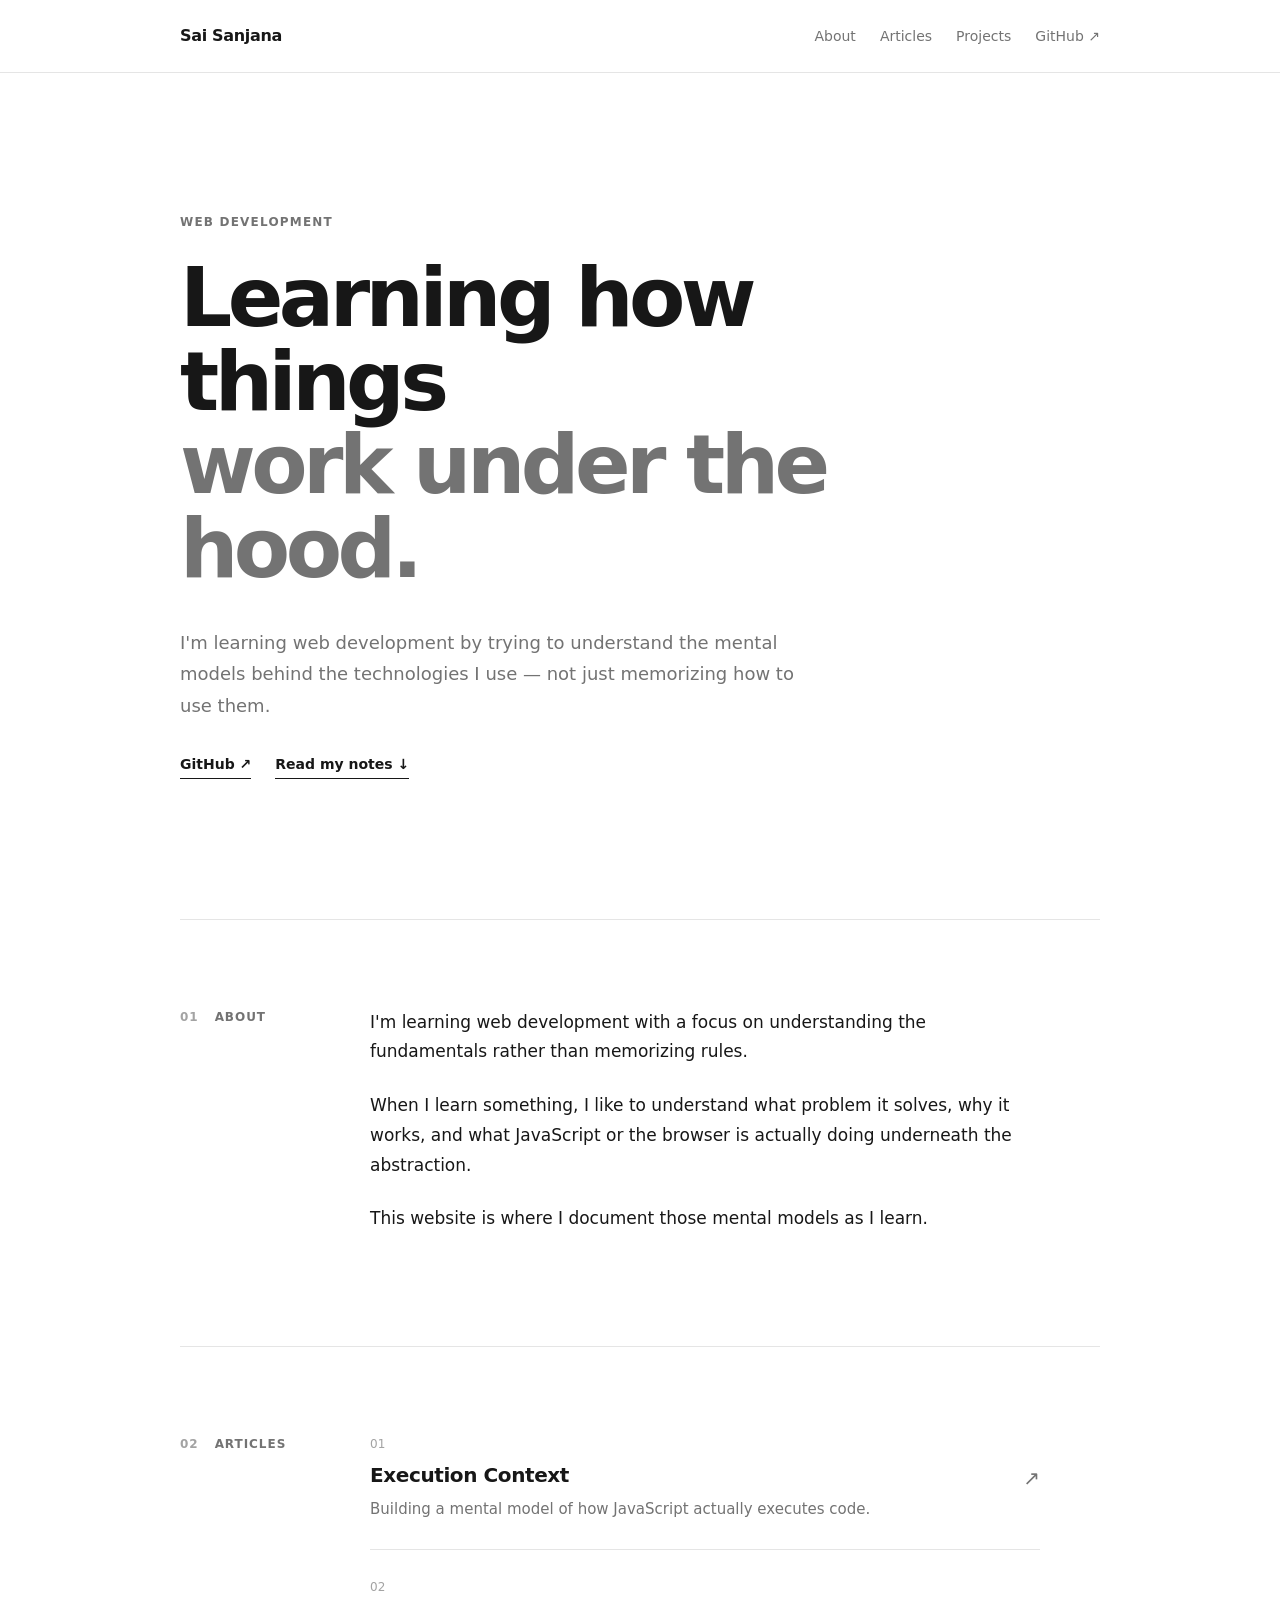
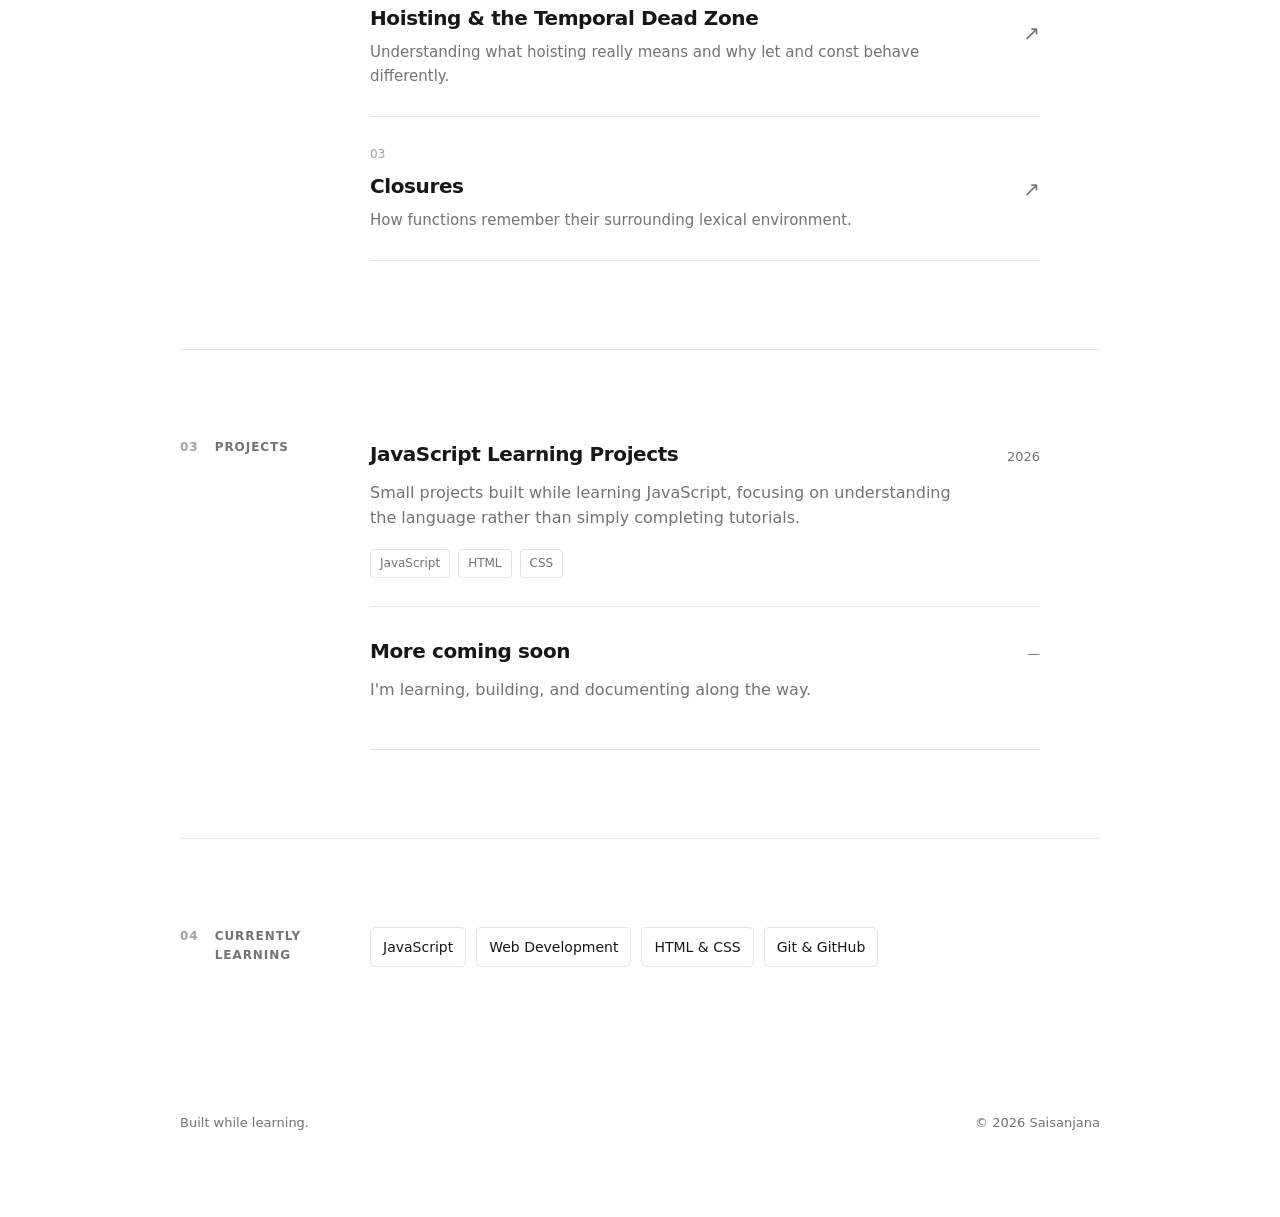
==== index.html @ 468da9e8 "Update index.html" ====
<!DOCTYPE html>
<html lang="en">
<head>
  <meta charset="UTF-8">

  <meta
    name="viewport"
    content="width=device-width, initial-scale=1.0"
  >

  <meta
    name="description"
    content="Sai Sanjana's personal website — learning web development by understanding how things work under the hood."
  >

  <title>Sai Sanjana Kambalapally — Web Developer</title>

  <link rel="stylesheet" href="style.css">
</head>

<body>

  <!-- Navigation -->

  <header class="site-header">

    <div class="container nav-container">

      <a href="/" class="logo">
        Sai Sanjana
      </a>

      <nav class="nav">

        <a href="#about">About</a>

        <a href="#articles">Articles</a>

        <a href="#projects">Projects</a>

        <a
          href="https://github.com/saisanjana2410"
          target="_blank"
          rel="noopener noreferrer"
        >
          GitHub ↗
        </a>

      </nav>

    </div>

  </header>


  <main>

    <!-- Hero -->

    <section class="hero container">

      <p class="eyebrow">
        Web Development
      </p>

      <h1>
        Learning how things
        <span>work under the hood.</span>
      </h1>

      <p class="hero-description">
        I'm learning web development by trying to understand
        the mental models behind the technologies I use —
        not just memorizing how to use them.
      </p>

      <div class="hero-links">

        <a
          href="https://github.com/saisanjana2410"
          target="_blank"
          rel="noopener noreferrer"
        >
          GitHub ↗
        </a>

        <a href="#articles">
          Read my notes ↓
        </a>

      </div>

    </section>


    <!-- About -->

    <section id="about" class="section container">

      <div class="section-label">

        <span>01</span>

        <span>About</span>

      </div>


      <div class="section-content">

        <p>
          I'm learning web development with a focus on
          understanding the fundamentals rather than
          memorizing rules.
        </p>

        <p>
          When I learn something, I like to understand
          what problem it solves, why it works, and what
          JavaScript or the browser is actually doing
          underneath the abstraction.
        </p>

        <p>
          This website is where I document those mental
          models as I learn.
        </p>

      </div>

    </section>


    <!-- Articles -->

    <section id="articles" class="section container">

      <div class="section-label">

        <span>02</span>

        <span>Articles</span>

      </div>


      <div class="section-content">

        <a
          href="articles/execution-context.html"
          class="article"
        >

          <div>

            <p class="article-number">
              01
            </p>

            <h2>
              Execution Context
            </h2>

            <p class="article-description">
              Building a mental model of how JavaScript
              actually executes code.
            </p>

          </div>

          <span class="article-arrow">
            ↗
          </span>

        </a>


        <a
          href="articles/hoisting-tdz.html"
          class="article"
        >

          <div>

            <p class="article-number">
              02
            </p>

            <h2>
              Hoisting & the Temporal Dead Zone
            </h2>

            <p class="article-description">
              Understanding what hoisting really means
              and why let and const behave differently.
            </p>

          </div>

          <span class="article-arrow">
            ↗
          </span>

        </a>


        <a
          href="articles/closures.html"
          class="article"
        >

          <div>

            <p class="article-number">
              03
            </p>

            <h2>
              Closures
            </h2>

            <p class="article-description">
              How functions remember their surrounding
              lexical environment.
            </p>

          </div>

          <span class="article-arrow">
            ↗
          </span>

        </a>

      </div>

    </section>


    <!-- Projects -->

    <section id="projects" class="section container">

      <div class="section-label">

        <span>03</span>

        <span>Projects</span>

      </div>


      <div class="section-content">

        <div class="project">

          <div class="project-top">

            <h2>
              JavaScript Learning Projects
            </h2>

            <span>
              2026
            </span>

          </div>

          <p>
            Small projects built while learning JavaScript,
            focusing on understanding the language rather
            than simply completing tutorials.
          </p>

          <div class="tags">

            <span>JavaScript</span>

            <span>HTML</span>

            <span>CSS</span>

          </div>

        </div>


        <div class="project">

          <div class="project-top">

            <h2>
              More coming soon
            </h2>

            <span>
              —
            </span>

          </div>

          <p>
            I'm learning, building, and documenting along
            the way.
          </p>

        </div>

      </div>

    </section>


    <!-- Currently Learning -->

    <section class="section container">

      <div class="section-label">

        <span>04</span>

        <span>Currently Learning</span>

      </div>


      <div class="section-content learning">

        <span>JavaScript</span>

        <span>Web Development</span>

        <span>HTML & CSS</span>

        <span>Git & GitHub</span>

      </div>

    </section>

  </main>


  <!-- Footer -->

  <footer class="footer container">

    <p>
      Built while learning.
    </p>

    <p>
      © 2026 Saisanjana
    </p>

  </footer>

</body>
</html>
---- style.css ----
:root {

  --background: #ffffff;

  --text: #171717;

  --muted: #737373;

  --light-muted: #a3a3a3;

  --border: #e5e5e5;

  --hover: #000000;

  --max-width: 920px;

}


* {
  box-sizing: border-box;
}


html {
  scroll-behavior: smooth;
}


body {

  margin: 0;

  background: var(--background);

  color: var(--text);

  font-family:
    Inter,
    ui-sans-serif,
    system-ui,
    -apple-system,
    BlinkMacSystemFont,
    "Segoe UI",
    sans-serif;

  line-height: 1.6;

  -webkit-font-smoothing: antialiased;

}


a {

  color: inherit;

  text-decoration: none;

}


.container {

  width: min(
    calc(100% - 48px),
    var(--max-width)
  );

  margin: 0 auto;

}


/* =========================
   NAVIGATION
   ========================= */


.site-header {

  border-bottom: 1px solid var(--border);

}


.nav-container {

  height: 72px;

  display: flex;

  align-items: center;

  justify-content: space-between;

}


.logo {

  font-size: 16px;

  font-weight: 650;

  letter-spacing: -0.02em;

}


.nav {

  display: flex;

  align-items: center;

  gap: 24px;

}


.nav a {

  color: var(--muted);

  font-size: 14px;

  transition:
    color 0.2s ease;

}


.nav a:hover {

  color: var(--hover);

}


/* =========================
   HERO
   ========================= */


.hero {

  padding-top: 140px;

  padding-bottom: 140px;

}


.eyebrow {

  margin: 0 0 24px;

  color: var(--muted);

  font-size: 12px;

  font-weight: 650;

  text-transform: uppercase;

  letter-spacing: 0.1em;

}


.hero h1 {

  max-width: 780px;

  margin: 0;

  font-size: clamp(
    48px,
    8vw,
    82px
  );

  line-height: 1.02;

  letter-spacing: -0.055em;

  font-weight: 650;

}


.hero h1 span {

  display: block;

  color: var(--muted);

}


.hero-description {

  max-width: 620px;

  margin: 36px 0 0;

  color: var(--muted);

  font-size: 18px;

  line-height: 1.75;

}


.hero-links {

  display: flex;

  gap: 24px;

  margin-top: 32px;

}


.hero-links a {

  font-size: 14px;

  font-weight: 600;

  border-bottom: 1px solid var(--text);

  padding-bottom: 2px;

}


/* =========================
   SECTIONS
   ========================= */


.section {

  display: grid;

  grid-template-columns: 190px 1fr;

  padding: 88px 0;

  border-top: 1px solid var(--border);

}


.section-label {

  display: flex;

  gap: 16px;

  color: var(--muted);

  font-size: 12px;

  font-weight: 650;

  text-transform: uppercase;

  letter-spacing: 0.08em;

}


.section-label span:first-child {

  color: var(--light-muted);

}


.section-content {

  max-width: 670px;

}


.section-content > p {

  margin-top: 0;

  margin-bottom: 24px;

  font-size: 17px;

  line-height: 1.75;

}


/* =========================
   ARTICLES
   ========================= */


.article {

  display: flex;

  align-items: center;

  justify-content: space-between;

  gap: 30px;

  padding: 28px 0;

  border-bottom: 1px solid var(--border);

  transition:
    padding-left 0.2s ease;

}


.article:first-child {

  padding-top: 0;

}


.article:hover {

  padding-left: 8px;

}


.article-number {

  margin: 0 0 8px !important;

  color: var(--light-muted);

  font-size: 12px !important;

}


.article h2 {

  margin: 0;

  font-size: 20px;

  line-height: 1.35;

  letter-spacing: -0.02em;

}


.article-description {

  margin: 8px 0 0 !important;

  color: var(--muted);

  font-size: 15px !important;

  line-height: 1.6 !important;

}


.article-arrow {

  flex-shrink: 0;

  color: var(--muted);

  font-size: 20px;

}


/* =========================
   PROJECTS
   ========================= */


.project {

  padding: 28px 0;

  border-bottom: 1px solid var(--border);

}


.project:first-child {

  padding-top: 0;

}


.project-top {

  display: flex;

  align-items: baseline;

  justify-content: space-between;

  gap: 20px;

}


.project h2 {

  margin: 0;

  font-size: 20px;

  letter-spacing: -0.02em;

}


.project-top span {

  color: var(--muted);

  font-size: 13px;

}


.project > p {

  max-width: 600px;

  margin: 10px 0 18px;

  color: var(--muted);

}


.tags {

  display: flex;

  flex-wrap: wrap;

  gap: 8px;

}


.tags span {

  padding: 4px 9px;

  border: 1px solid var(--border);

  border-radius: 4px;

  color: var(--muted);

  font-size: 12px;

}


/* =========================
   LEARNING
   ========================= */


.learning {

  display: flex;

  flex-wrap: wrap;

  gap: 10px;

}


.learning span {

  padding: 8px 12px;

  border: 1px solid var(--border);

  border-radius: 5px;

  font-size: 14px;

}


/* =========================
   FOOTER
   ========================= */


.footer {

  display: flex;

  align-items: center;

  justify-content: space-between;

  padding-top: 45px;

  padding-bottom: 70px;

  color: var(--muted);

  font-size: 13px;

}


/* =========================
   MOBILE
   ========================= */


@media (max-width: 700px) {


  .container {

    width: min(
      calc(100% - 32px),
      var(--max-width)
    );

  }


  .nav-container {

    height: 64px;

  }


  .nav {

    gap: 14px;

  }


  .nav a {

    font-size: 12px;

  }


  .nav a:nth-child(3) {

    display: none;

  }


  .hero {

    padding-top: 90px;

    padding-bottom: 90px;

  }


  .hero h1 {

    font-size: 48px;

  }


  .hero-description {

    font-size: 16px;

  }


  .section {

    display: block;

    padding: 64px 0;

  }


  .section-label {

    margin-bottom: 32px;

  }


  .section-content > p {

    font-size: 16px;

  }


  .article h2 {

    font-size: 18px;

  }


  .article-description {

    font-size: 14px !important;

  }


  .footer {

    display: block;

    padding-bottom: 50px;

  }


}
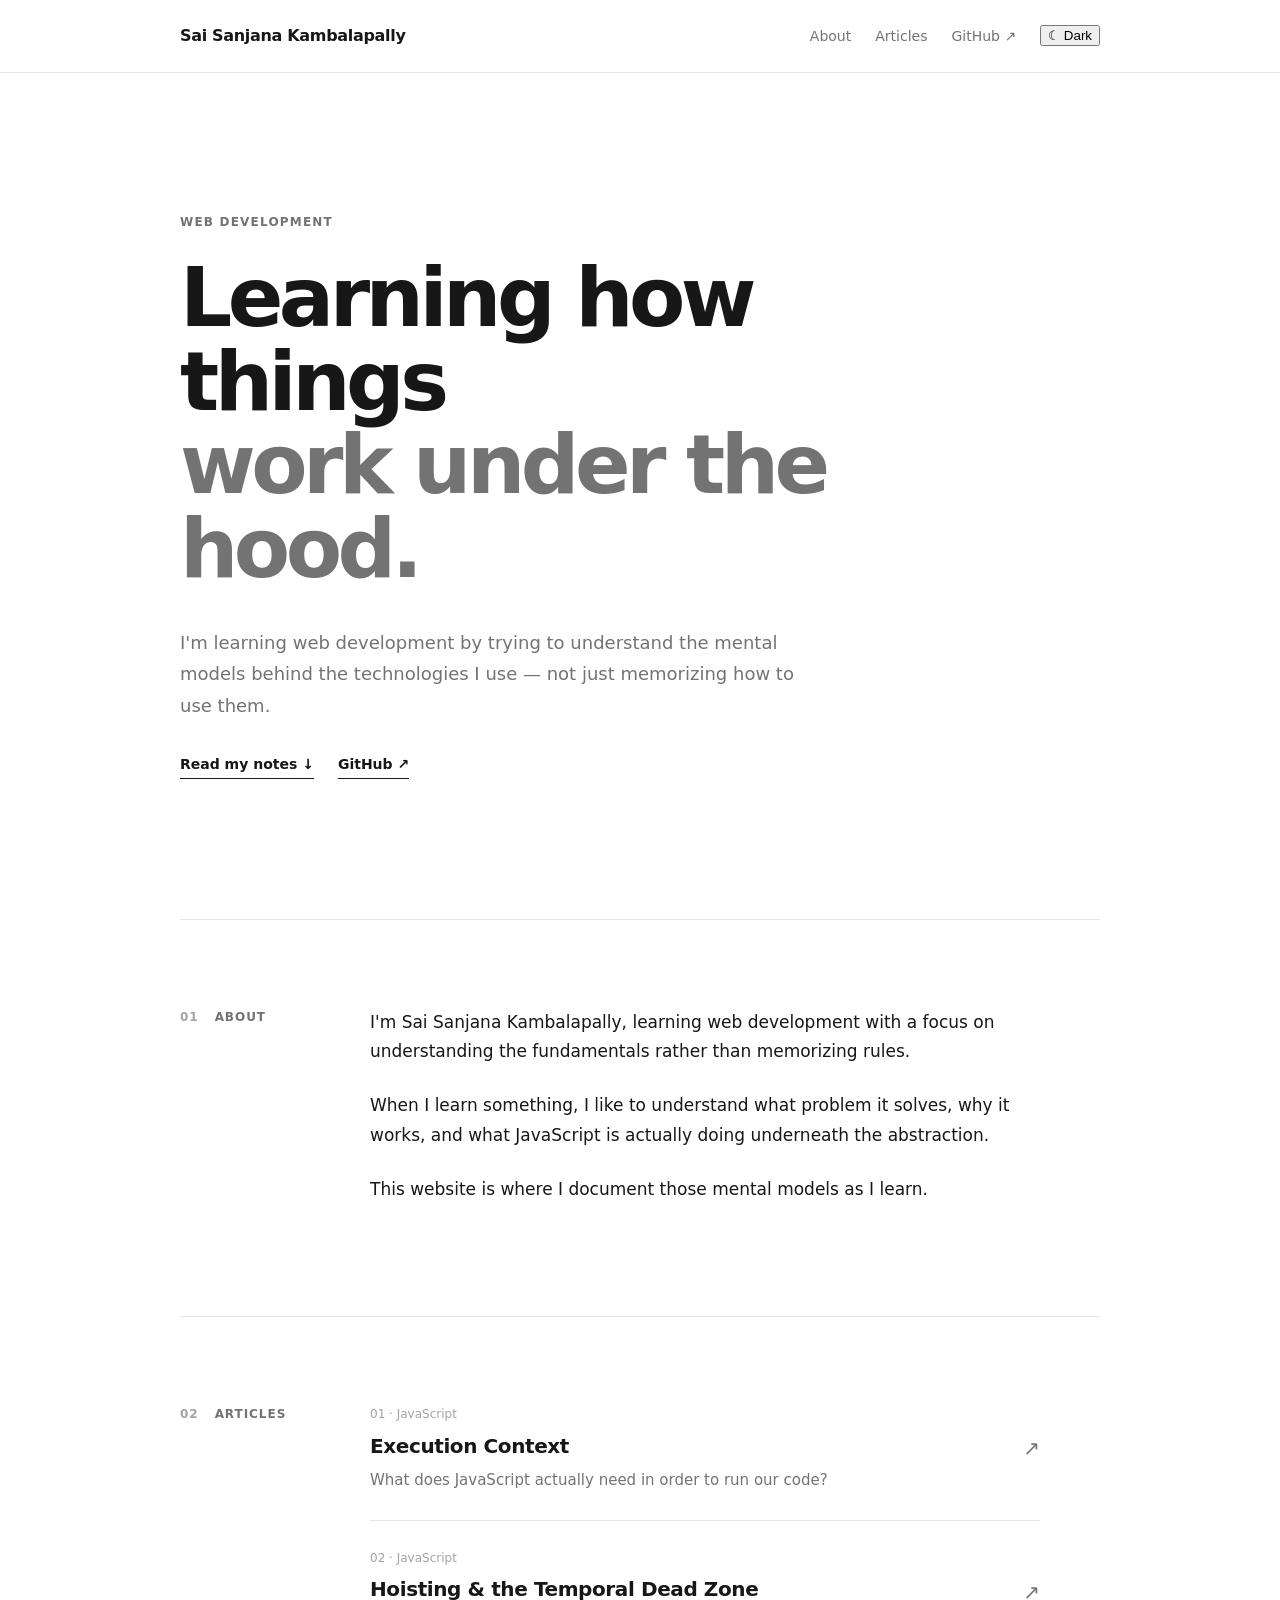
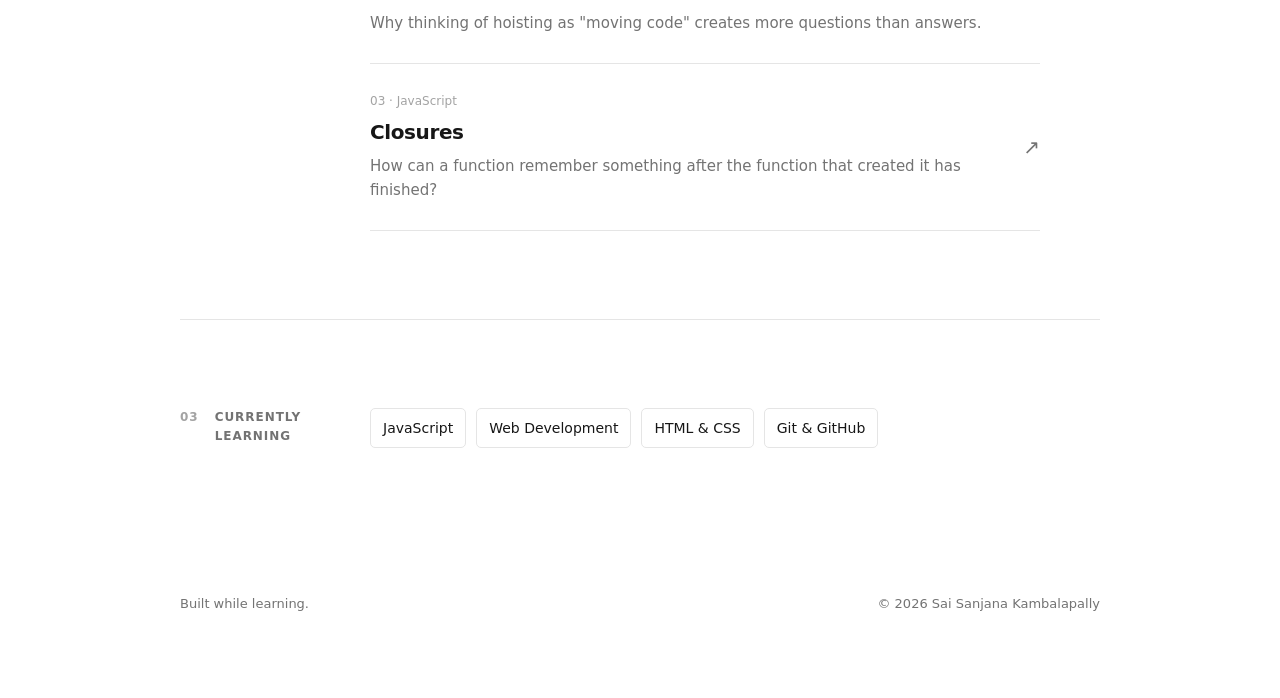
==== commit e7f5c295: "Update index.html" ====
--- a/index.html
+++ b/index.html
@@ -2,32 +2,26 @@
 <html lang="en">
 <head>
   <meta charset="UTF-8">
-
-  <meta
-    name="viewport"
-    content="width=device-width, initial-scale=1.0"
-  >
+  <meta name="viewport" content="width=device-width, initial-scale=1.0">
 
   <meta
     name="description"
-    content="Sai Sanjana's personal website — learning web development by understanding how things work under the hood."
+    content="Sai Sanjana Kambalapally — learning web development by understanding how things work under the hood."
   >
 
-  <title>Sai Sanjana Kambalapally — Web Developer</title>
+  <title>Sai Sanjana Kambalapally</title>
 
   <link rel="stylesheet" href="style.css">
+  <script src="theme.js" defer></script>
 </head>
 
 <body>
 
-  <!-- Navigation -->
-
   <header class="site-header">
-
     <div class="container nav-container">
 
       <a href="/" class="logo">
-        Sai Sanjana
+        Sai Sanjana Kambalapally
       </a>
 
       <nav class="nav">
@@ -35,8 +29,6 @@
         <a href="#about">About</a>
 
         <a href="#articles">Articles</a>
-
-        <a href="#projects">Projects</a>
 
         <a
           href="https://github.com/saisanjana2410"
@@ -46,16 +38,24 @@
           GitHub ↗
         </a>
 
+        <button
+          class="theme-toggle"
+          type="button"
+          aria-label="Switch theme"
+        >
+          <span class="theme-icon">☾</span>
+          <span class="theme-label">Dark</span>
+        </button>
+
       </nav>
 
     </div>
-
   </header>
 
 
   <main>
 
-    <!-- Hero -->
+    <!-- HERO -->
 
     <section class="hero container">
 
@@ -76,6 +76,10 @@
 
       <div class="hero-links">
 
+        <a href="#articles">
+          Read my notes ↓
+        </a>
+
         <a
           href="https://github.com/saisanjana2410"
           target="_blank"
@@ -84,46 +88,37 @@
           GitHub ↗
         </a>
 
-        <a href="#articles">
-          Read my notes ↓
-        </a>
-
-      </div>
-
-    </section>
-
-
-    <!-- About -->
+      </div>
+
+    </section>
+
+
+    <!-- ABOUT -->
 
     <section id="about" class="section container">
 
       <div class="section-label">
-
         <span>01</span>
-
         <span>About</span>
-
-      </div>
-
+      </div>
 
       <div class="section-content">
 
         <p>
-          I'm learning web development with a focus on
-          understanding the fundamentals rather than
-          memorizing rules.
+          I'm Sai Sanjana Kambalapally, learning web development
+          with a focus on understanding the fundamentals rather
+          than memorizing rules.
         </p>
 
         <p>
-          When I learn something, I like to understand
-          what problem it solves, why it works, and what
-          JavaScript or the browser is actually doing
-          underneath the abstraction.
+          When I learn something, I like to understand what problem
+          it solves, why it works, and what JavaScript is actually
+          doing underneath the abstraction.
         </p>
 
         <p>
-          This website is where I document those mental
-          models as I learn.
+          This website is where I document those mental models
+          as I learn.
         </p>
 
       </div>
@@ -131,18 +126,14 @@
     </section>
 
 
-    <!-- Articles -->
+    <!-- ARTICLES -->
 
     <section id="articles" class="section container">
 
       <div class="section-label">
-
         <span>02</span>
-
         <span>Articles</span>
-
-      </div>
-
+      </div>
 
       <div class="section-content">
 
@@ -154,7 +145,7 @@
           <div>
 
             <p class="article-number">
-              01
+              01 · JavaScript
             </p>
 
             <h2>
@@ -162,8 +153,8 @@
             </h2>
 
             <p class="article-description">
-              Building a mental model of how JavaScript
-              actually executes code.
+              What does JavaScript actually need in order
+              to run our code?
             </p>
 
           </div>
@@ -183,16 +174,16 @@
           <div>
 
             <p class="article-number">
-              02
+              02 · JavaScript
             </p>
 
             <h2>
-              Hoisting & the Temporal Dead Zone
+              Hoisting &amp; the Temporal Dead Zone
             </h2>
 
             <p class="article-description">
-              Understanding what hoisting really means
-              and why let and const behave differently.
+              Why thinking of hoisting as "moving code"
+              creates more questions than answers.
             </p>
 
           </div>
@@ -212,7 +203,7 @@
           <div>
 
             <p class="article-number">
-              03
+              03 · JavaScript
             </p>
 
             <h2>
@@ -220,8 +211,8 @@
             </h2>
 
             <p class="article-description">
-              How functions remember their surrounding
-              lexical environment.
+              How can a function remember something after
+              the function that created it has finished?
             </p>
 
           </div>
@@ -237,102 +228,21 @@
     </section>
 
 
-    <!-- Projects -->
-
-    <section id="projects" class="section container">
+    <!-- CURRENTLY LEARNING -->
+
+    <section class="section container">
 
       <div class="section-label">
-
         <span>03</span>
-
-        <span>Projects</span>
-
-      </div>
-
-
-      <div class="section-content">
-
-        <div class="project">
-
-          <div class="project-top">
-
-            <h2>
-              JavaScript Learning Projects
-            </h2>
-
-            <span>
-              2026
-            </span>
-
-          </div>
-
-          <p>
-            Small projects built while learning JavaScript,
-            focusing on understanding the language rather
-            than simply completing tutorials.
-          </p>
-
-          <div class="tags">
-
-            <span>JavaScript</span>
-
-            <span>HTML</span>
-
-            <span>CSS</span>
-
-          </div>
-
-        </div>
-
-
-        <div class="project">
-
-          <div class="project-top">
-
-            <h2>
-              More coming soon
-            </h2>
-
-            <span>
-              —
-            </span>
-
-          </div>
-
-          <p>
-            I'm learning, building, and documenting along
-            the way.
-          </p>
-
-        </div>
-
-      </div>
-
-    </section>
-
-
-    <!-- Currently Learning -->
-
-    <section class="section container">
-
-      <div class="section-label">
-
-        <span>04</span>
-
         <span>Currently Learning</span>
-
-      </div>
-
+      </div>
 
       <div class="section-content learning">
 
         <span>JavaScript</span>
-
         <span>Web Development</span>
-
-        <span>HTML & CSS</span>
-
-        <span>Git & GitHub</span>
+        <span>HTML &amp; CSS</span>
+        <span>Git &amp; GitHub</span>
 
       </div>
 
@@ -340,8 +250,6 @@
 
   </main>
 
-
-  <!-- Footer -->
 
   <footer class="footer container">
 
@@ -350,7 +258,7 @@
     </p>
 
     <p>
-      © 2026 Saisanjana
+      © 2026 Sai Sanjana Kambalapally
     </p>
 
   </footer>
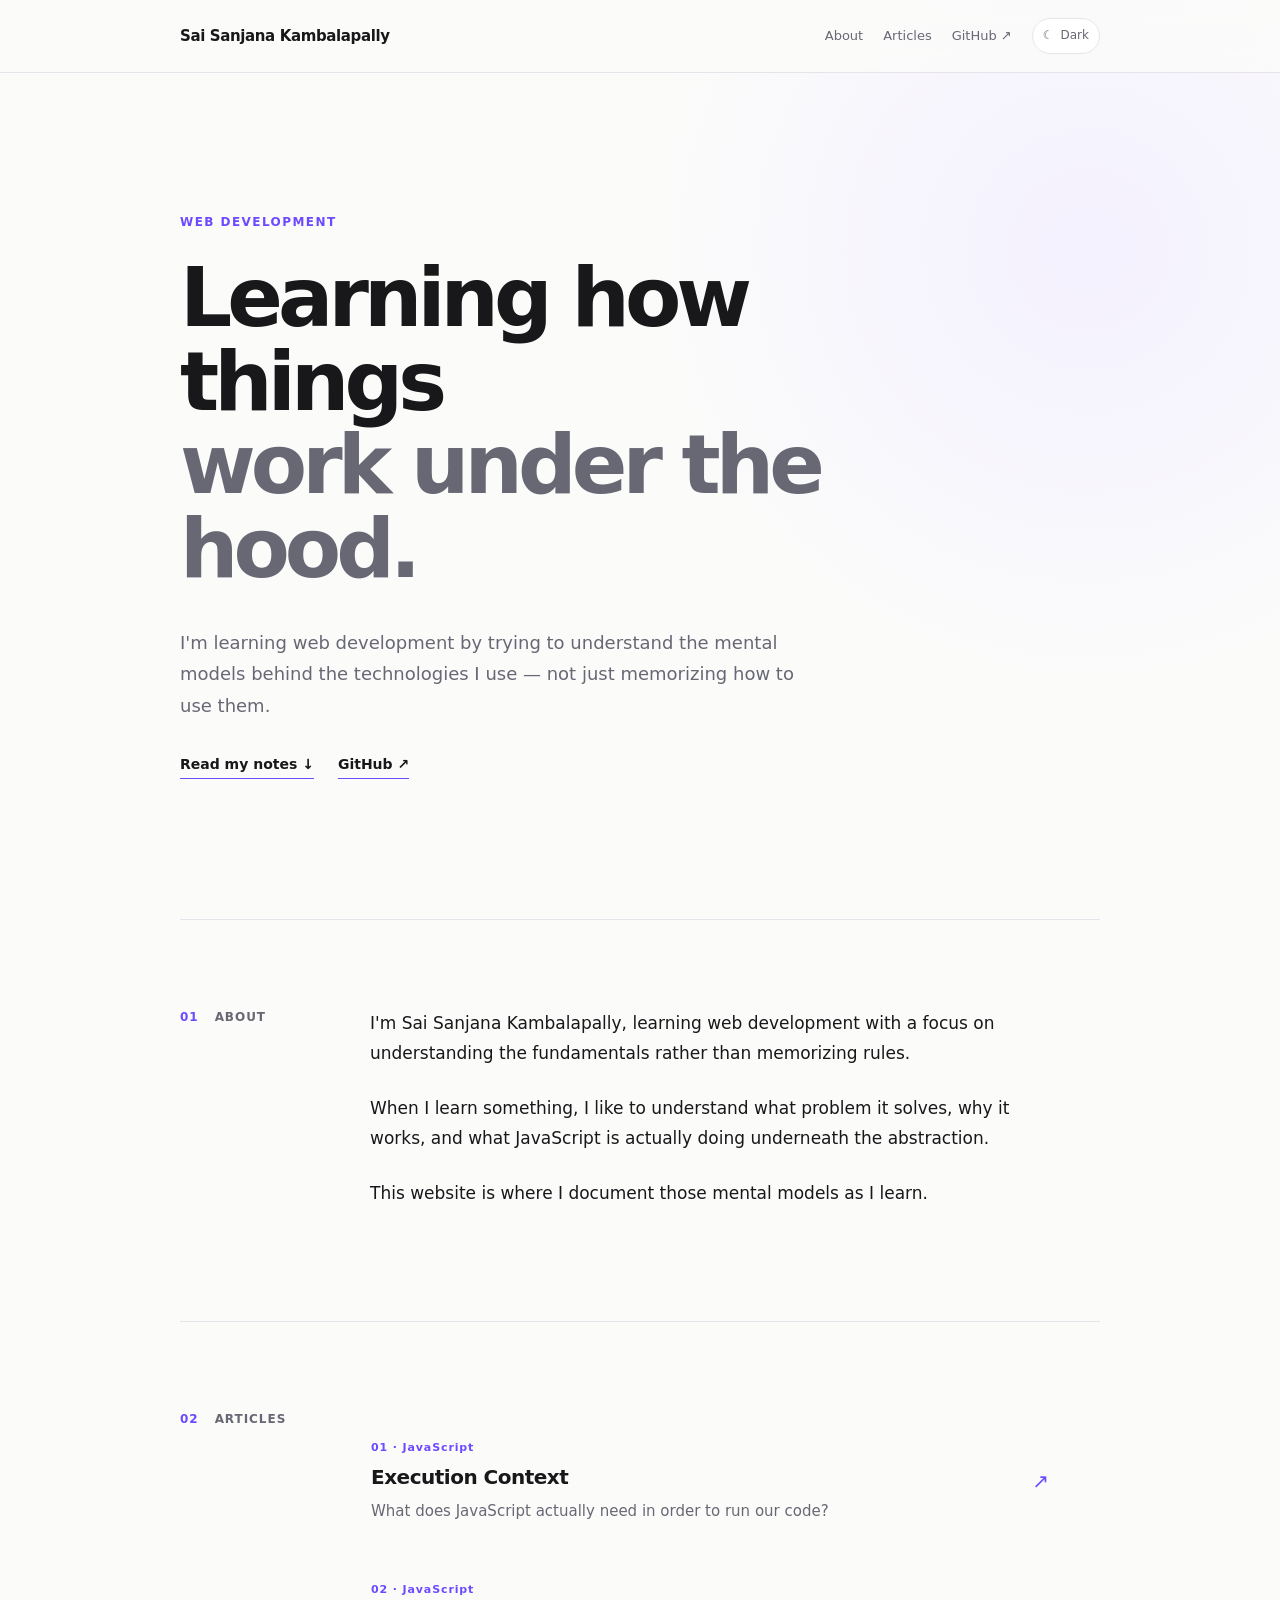
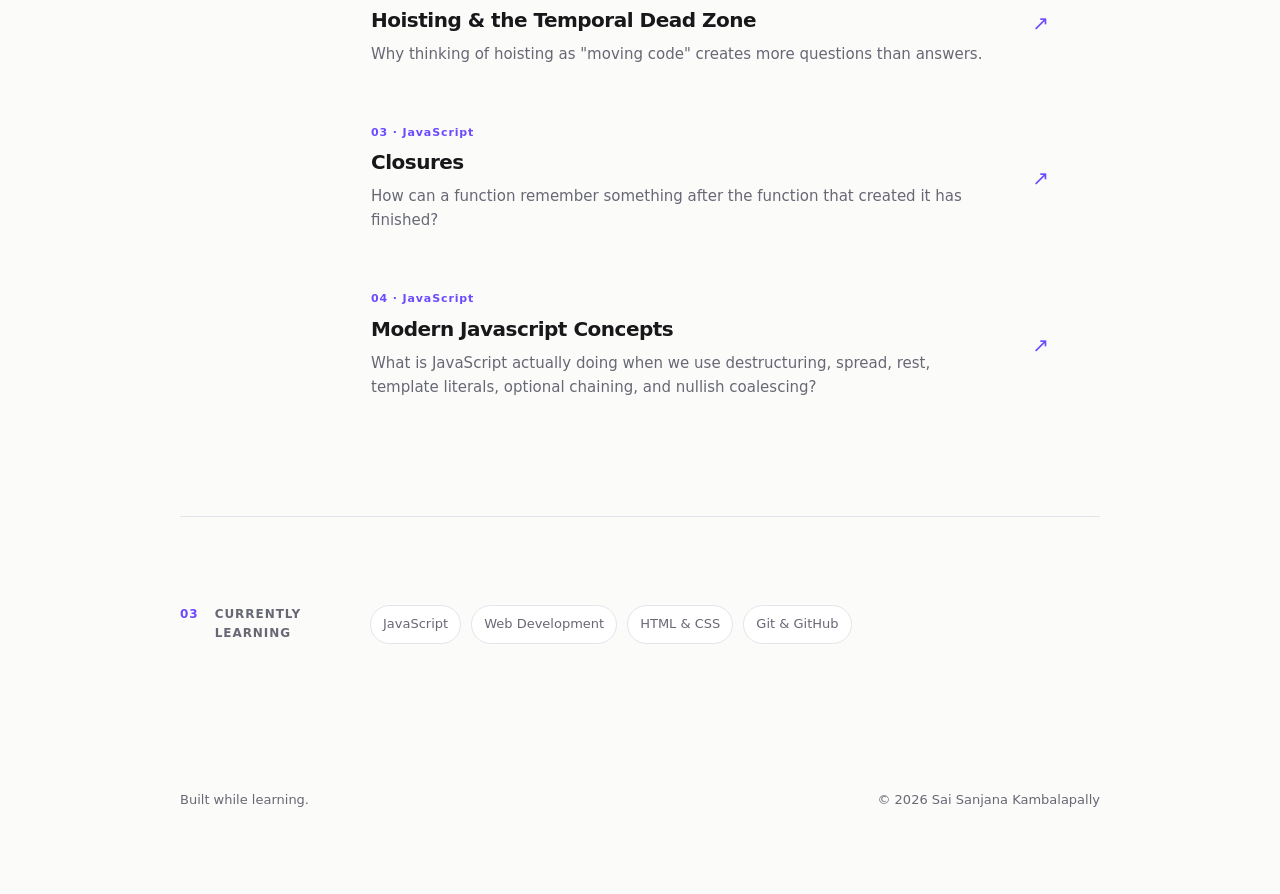
==== commit ba485395: "Update index.html" ====
--- a/index.html
+++ b/index.html
@@ -222,6 +222,34 @@
           </span>
 
         </a>
+        <a
+          href="articles/modern-javascript-concepts.html"
+          class="article"
+        >
+
+          <div>
+
+            <p class="article-number">
+              04 · JavaScript
+            </p>
+
+            <h2>
+              Modern Javascript Concepts
+            </h2>
+
+            <p class="article-description">
+              What is JavaScript actually doing when we use
+      destructuring, spread, rest, template literals,
+      optional chaining, and nullish coalescing?
+            </p>
+
+          </div>
+
+          <span class="article-arrow">
+            ↗
+          </span>
+
+        </a>
 
       </div>
 
--- a/style.css
+++ b/style.css
@@ -1,19 +1,46 @@
 :root {
-
-  --background: #ffffff;
-
-  --text: #171717;
-
-  --muted: #737373;
-
-  --light-muted: #a3a3a3;
-
-  --border: #e5e5e5;
-
-  --hover: #000000;
+  color-scheme: light;
+
+  --background: #fbfbfa;
+  --surface: #ffffff;
+  --surface-soft: #f4f1ff;
+
+  --text: #18181b;
+  --muted: #686875;
+  --faint: #9b9ba6;
+
+  --border: #e6e4ea;
+
+  --accent: #6d4aff;
+  --accent-strong: #5735e8;
+
+  --code-background: #f1eff7;
+
+  --shadow: 0 14px 40px rgba(45, 35, 90, 0.08);
 
   --max-width: 920px;
-
+}
+
+
+html[data-theme="dark"] {
+  color-scheme: dark;
+
+  --background: #101014;
+  --surface: #17171d;
+  --surface-soft: #1d1a2b;
+
+  --text: #f4f4f5;
+  --muted: #a5a5b2;
+  --faint: #777784;
+
+  --border: #2a2a34;
+
+  --accent: #a18aff;
+  --accent-strong: #b29fff;
+
+  --code-background: #1c1b24;
+
+  --shadow: 0 18px 50px rgba(0, 0, 0, 0.28);
 }
 
 
@@ -28,10 +55,15 @@
 
 
 body {
-
   margin: 0;
 
-  background: var(--background);
+  background:
+    radial-gradient(
+      circle at 85% 10%,
+      var(--surface-soft),
+      transparent 28rem
+    ),
+    var(--background);
 
   color: var(--text);
 
@@ -48,27 +80,30 @@
 
   -webkit-font-smoothing: antialiased;
 
+  transition:
+    background-color 0.2s ease,
+    color 0.2s ease;
 }
 
 
 a {
-
   color: inherit;
-
   text-decoration: none;
-
+}
+
+
+button {
+  font: inherit;
 }
 
 
 .container {
-
   width: min(
     calc(100% - 48px),
     var(--max-width)
   );
 
   margin: 0 auto;
-
 }
 
 
@@ -78,15 +113,27 @@
 
 
 .site-header {
+  position: sticky;
+
+  top: 0;
+
+  z-index: 10;
+
+  background:
+    color-mix(
+      in srgb,
+      var(--background) 88%,
+      transparent
+    );
 
   border-bottom: 1px solid var(--border);
 
+  backdrop-filter: blur(14px);
 }
 
 
 .nav-container {
-
-  height: 72px;
+  min-height: 72px;
 
   display: flex;
 
@@ -94,47 +141,77 @@
 
   justify-content: space-between;
 
+  gap: 24px;
 }
 
 
 .logo {
-
-  font-size: 16px;
-
-  font-weight: 650;
-
-  letter-spacing: -0.02em;
-
+  font-size: 15px;
+
+  font-weight: 700;
+
+  letter-spacing: -0.025em;
 }
 
 
 .nav {
-
   display: flex;
 
   align-items: center;
 
-  gap: 24px;
-
+  gap: 20px;
 }
 
 
 .nav a {
-
-  color: var(--muted);
-
-  font-size: 14px;
+  color: var(--muted);
+
+  font-size: 13px;
 
   transition:
     color 0.2s ease;
-
 }
 
 
 .nav a:hover {
-
-  color: var(--hover);
-
+  color: var(--accent);
+}
+
+
+.theme-toggle {
+  display: inline-flex;
+
+  align-items: center;
+
+  gap: 7px;
+
+  border: 1px solid var(--border);
+
+  border-radius: 999px;
+
+  padding: 7px 10px;
+
+  background: var(--surface);
+
+  color: var(--muted);
+
+  cursor: pointer;
+
+  font-size: 12px;
+
+  transition:
+    border-color 0.2s ease,
+    color 0.2s ease,
+    transform 0.2s ease;
+}
+
+
+.theme-toggle:hover {
+  color: var(--accent);
+
+  border-color: var(--accent);
+
+  transform: translateY(-1px);
 }
 
 
@@ -144,34 +221,29 @@
 
 
 .hero {
-
   padding-top: 140px;
 
   padding-bottom: 140px;
-
 }
 
 
 .eyebrow {
-
   margin: 0 0 24px;
 
-  color: var(--muted);
+  color: var(--accent);
 
   font-size: 12px;
 
-  font-weight: 650;
+  font-weight: 750;
 
   text-transform: uppercase;
 
-  letter-spacing: 0.1em;
-
+  letter-spacing: 0.12em;
 }
 
 
 .hero h1 {
-
-  max-width: 780px;
+  max-width: 790px;
 
   margin: 0;
 
@@ -183,353 +255,512 @@
 
   line-height: 1.02;
 
+  letter-spacing: -0.06em;
+
+  font-weight: 700;
+}
+
+
+.hero h1 span {
+  display: block;
+
+  color: var(--muted);
+}
+
+
+.hero-description {
+  max-width: 640px;
+
+  margin: 36px 0 0;
+
+  color: var(--muted);
+
+  font-size: 18px;
+
+  line-height: 1.75;
+}
+
+
+.hero-links {
+  display: flex;
+
+  gap: 24px;
+
+  margin-top: 32px;
+}
+
+
+.hero-links a {
+  color: var(--text);
+
+  font-size: 14px;
+
+  font-weight: 650;
+
+  border-bottom: 1px solid var(--accent);
+
+  padding-bottom: 2px;
+}
+
+
+.hero-links a:hover {
+  color: var(--accent);
+}
+
+
+/* =========================
+   SECTIONS
+   ========================= */
+
+
+.section {
+  display: grid;
+
+  grid-template-columns: 190px 1fr;
+
+  padding: 88px 0;
+
+  border-top: 1px solid var(--border);
+}
+
+
+.section-label {
+  display: flex;
+
+  gap: 16px;
+
+  color: var(--muted);
+
+  font-size: 12px;
+
+  font-weight: 700;
+
+  text-transform: uppercase;
+
+  letter-spacing: 0.08em;
+}
+
+
+.section-label span:first-child {
+  color: var(--accent);
+}
+
+
+.section-content {
+  max-width: 680px;
+}
+
+
+.section-content > p {
+  margin-top: 0;
+
+  margin-bottom: 24px;
+
+  font-size: 17px;
+
+  line-height: 1.8;
+}
+
+
+/* =========================
+   ARTICLE LIST
+   ========================= */
+
+
+.article {
+  display: flex;
+
+  align-items: center;
+
+  justify-content: space-between;
+
+  gap: 30px;
+
+  padding: 28px 22px;
+
+  margin: 0 -22px;
+
+  border: 1px solid transparent;
+
+  border-radius: 10px;
+
+  transition:
+    background-color 0.2s ease,
+    border-color 0.2s ease,
+    transform 0.2s ease;
+}
+
+
+.article:hover {
+  background: var(--surface);
+
+  border-color: var(--border);
+
+  box-shadow: var(--shadow);
+
+  transform: translateY(-2px);
+}
+
+
+.article-number {
+  margin: 0 0 8px !important;
+
+  color: var(--accent) !important;
+
+  font-size: 11px !important;
+
+  font-weight: 750;
+
+  letter-spacing: 0.08em;
+}
+
+
+.article h2 {
+  margin: 0;
+
+  font-size: 20px;
+
+  line-height: 1.35;
+
+  letter-spacing: -0.025em;
+}
+
+
+.article-description {
+  margin: 8px 0 0 !important;
+
+  color: var(--muted);
+
+  font-size: 15px !important;
+
+  line-height: 1.6 !important;
+}
+
+
+.article-arrow {
+  flex-shrink: 0;
+
+  color: var(--accent);
+
+  font-size: 20px;
+}
+
+
+/* =========================
+   LEARNING
+   ========================= */
+
+
+.learning {
+  display: flex;
+
+  flex-wrap: wrap;
+
+  gap: 10px;
+}
+
+
+.learning span {
+  padding: 8px 12px;
+
+  border: 1px solid var(--border);
+
+  border-radius: 999px;
+
+  background: var(--surface);
+
+  color: var(--muted);
+
+  font-size: 13px;
+}
+
+
+/* =========================
+   ARTICLE PAGE
+   ========================= */
+
+
+.article-page {
+  width: min(
+    calc(100% - 48px),
+    740px
+  );
+
+  margin: 0 auto;
+
+  padding: 90px 0 120px;
+}
+
+
+.back-link {
+  display: inline-block;
+
+  margin-bottom: 56px;
+
+  color: var(--muted);
+
+  font-size: 14px;
+}
+
+
+.back-link:hover {
+  color: var(--accent);
+}
+
+
+.article-header {
+  margin-bottom: 70px;
+}
+
+
+.article-meta {
+  display: flex;
+
+  gap: 10px;
+
+  align-items: center;
+
+  margin-bottom: 22px;
+
+  color: var(--muted);
+
+  font-size: 13px;
+}
+
+
+.article-meta .category {
+  color: var(--accent);
+
+  font-weight: 700;
+}
+
+
+.article-page h1 {
+  margin: 0;
+
+  font-size: clamp(
+    44px,
+    7vw,
+    70px
+  );
+
+  line-height: 1.02;
+
   letter-spacing: -0.055em;
+}
+
+
+.article-subtitle {
+  max-width: 650px;
+
+  margin-top: 28px;
+
+  color: var(--muted);
+
+  font-size: 19px;
+
+  line-height: 1.75;
+}
+
+
+/* =========================
+   ARTICLE CONTENT
+   ========================= */
+
+
+.article-body h2 {
+  margin-top: 68px;
+
+  margin-bottom: 20px;
+
+  font-size: 29px;
+
+  line-height: 1.2;
+
+  letter-spacing: -0.035em;
+}
+
+
+.article-body h3 {
+  margin-top: 42px;
+
+  font-size: 21px;
+}
+
+
+.article-body p {
+  margin: 20px 0;
+
+  font-size: 17px;
+
+  line-height: 1.85;
+}
+
+
+.article-body ul {
+  padding-left: 24px;
+}
+
+
+.article-body li {
+  margin: 10px 0;
+
+  font-size: 17px;
+
+  line-height: 1.75;
+}
+
+
+.article-body a {
+  color: var(--accent);
 
   font-weight: 650;
 
-}
-
-
-.hero h1 span {
-
-  display: block;
-
-  color: var(--muted);
-
-}
-
-
-.hero-description {
-
-  max-width: 620px;
-
-  margin: 36px 0 0;
-
-  color: var(--muted);
-
-  font-size: 18px;
+  text-decoration: underline;
+
+  text-decoration-color:
+    color-mix(
+      in srgb,
+      var(--accent) 40%,
+      transparent
+    );
+
+  text-underline-offset: 3px;
+}
+
+
+.article-body a:hover {
+  color: var(--accent-strong);
+}
+
+
+/* Code */
+
+.article-body pre {
+  overflow-x: auto;
+
+  margin: 30px 0;
+
+  padding: 22px;
+
+  background: var(--code-background);
+
+  border: 1px solid var(--border);
+
+  border-radius: 9px;
+
+  box-shadow: var(--shadow);
+
+  font-size: 14px;
 
   line-height: 1.75;
-
-}
-
-
-.hero-links {
-
+}
+
+
+.article-body code {
+  font-family:
+    "SFMono-Regular",
+    Consolas,
+    "Liberation Mono",
+    monospace;
+}
+
+
+.article-body p code {
+  padding: 2px 5px;
+
+  background: var(--code-background);
+
+  border-radius: 4px;
+
+  font-size: 0.9em;
+}
+
+
+/* =========================
+   CALLOUTS
+   ========================= */
+
+
+.callout,
+.mental-model,
+.question {
+  margin: 34px 0;
+
+  padding: 24px;
+
+  border: 1px solid var(--border);
+
+  border-left: 3px solid var(--accent);
+
+  border-radius: 8px;
+
+  background: var(--surface);
+
+  box-shadow: var(--shadow);
+}
+
+
+.callout p,
+.mental-model p,
+.question p {
+  margin: 0;
+}
+
+
+/* =========================
+   DIAGRAMS
+   ========================= */
+
+
+.diagram {
+  overflow-x: auto;
+
+  margin: 30px 0;
+
+  padding: 24px;
+
+  border: 1px solid var(--border);
+
+  border-radius: 9px;
+
+  background: var(--surface-soft);
+
+  color: var(--text);
+
+  font-family:
+    "SFMono-Regular",
+    Consolas,
+    "Liberation Mono",
+    monospace;
+
+  font-size: 14px;
+
+  line-height: 1.65;
+
+  white-space: pre;
+}
+
+
+/* =========================
+   FOOTER
+   ========================= */
+
+
+.footer {
   display: flex;
 
-  gap: 24px;
-
-  margin-top: 32px;
-
-}
-
-
-.hero-links a {
-
-  font-size: 14px;
-
-  font-weight: 600;
-
-  border-bottom: 1px solid var(--text);
-
-  padding-bottom: 2px;
-
-}
-
-
-/* =========================
-   SECTIONS
-   ========================= */
-
-
-.section {
-
-  display: grid;
-
-  grid-template-columns: 190px 1fr;
-
-  padding: 88px 0;
-
-  border-top: 1px solid var(--border);
-
-}
-
-
-.section-label {
-
-  display: flex;
-
-  gap: 16px;
-
-  color: var(--muted);
-
-  font-size: 12px;
-
-  font-weight: 650;
-
-  text-transform: uppercase;
-
-  letter-spacing: 0.08em;
-
-}
-
-
-.section-label span:first-child {
-
-  color: var(--light-muted);
-
-}
-
-
-.section-content {
-
-  max-width: 670px;
-
-}
-
-
-.section-content > p {
-
-  margin-top: 0;
-
-  margin-bottom: 24px;
-
-  font-size: 17px;
-
-  line-height: 1.75;
-
-}
-
-
-/* =========================
-   ARTICLES
-   ========================= */
-
-
-.article {
-
-  display: flex;
-
   align-items: center;
 
   justify-content: space-between;
 
-  gap: 30px;
-
-  padding: 28px 0;
-
-  border-bottom: 1px solid var(--border);
-
-  transition:
-    padding-left 0.2s ease;
-
-}
-
-
-.article:first-child {
-
-  padding-top: 0;
-
-}
-
-
-.article:hover {
-
-  padding-left: 8px;
-
-}
-
-
-.article-number {
-
-  margin: 0 0 8px !important;
-
-  color: var(--light-muted);
-
-  font-size: 12px !important;
-
-}
-
-
-.article h2 {
-
-  margin: 0;
-
-  font-size: 20px;
-
-  line-height: 1.35;
-
-  letter-spacing: -0.02em;
-
-}
-
-
-.article-description {
-
-  margin: 8px 0 0 !important;
-
-  color: var(--muted);
-
-  font-size: 15px !important;
-
-  line-height: 1.6 !important;
-
-}
-
-
-.article-arrow {
-
-  flex-shrink: 0;
-
-  color: var(--muted);
-
-  font-size: 20px;
-
-}
-
-
-/* =========================
-   PROJECTS
-   ========================= */
-
-
-.project {
-
-  padding: 28px 0;
-
-  border-bottom: 1px solid var(--border);
-
-}
-
-
-.project:first-child {
-
-  padding-top: 0;
-
-}
-
-
-.project-top {
-
-  display: flex;
-
-  align-items: baseline;
-
-  justify-content: space-between;
-
-  gap: 20px;
-
-}
-
-
-.project h2 {
-
-  margin: 0;
-
-  font-size: 20px;
-
-  letter-spacing: -0.02em;
-
-}
-
-
-.project-top span {
+  padding-top: 45px;
+
+  padding-bottom: 70px;
 
   color: var(--muted);
 
   font-size: 13px;
-
-}
-
-
-.project > p {
-
-  max-width: 600px;
-
-  margin: 10px 0 18px;
-
-  color: var(--muted);
-
-}
-
-
-.tags {
-
-  display: flex;
-
-  flex-wrap: wrap;
-
-  gap: 8px;
-
-}
-
-
-.tags span {
-
-  padding: 4px 9px;
-
-  border: 1px solid var(--border);
-
-  border-radius: 4px;
-
-  color: var(--muted);
-
-  font-size: 12px;
-
-}
-
-
-/* =========================
-   LEARNING
-   ========================= */
-
-
-.learning {
-
-  display: flex;
-
-  flex-wrap: wrap;
-
-  gap: 10px;
-
-}
-
-
-.learning span {
-
-  padding: 8px 12px;
-
-  border: 1px solid var(--border);
-
-  border-radius: 5px;
-
-  font-size: 14px;
-
-}
-
-
-/* =========================
-   FOOTER
-   ========================= */
-
-
-.footer {
-
-  display: flex;
-
-  align-items: center;
-
-  justify-content: space-between;
-
-  padding-top: 45px;
-
-  padding-bottom: 70px;
-
-  color: var(--muted);
-
-  font-size: 13px;
-
 }
 
 
@@ -540,112 +771,121 @@
 
 @media (max-width: 700px) {
 
-
   .container {
-
     width: min(
       calc(100% - 32px),
       var(--max-width)
     );
-
   }
 
 
   .nav-container {
-
-    height: 64px;
-
+    min-height: 64px;
   }
 
 
   .nav {
-
-    gap: 14px;
-
-  }
-
-
-  .nav a {
-
-    font-size: 12px;
-
-  }
-
-
-  .nav a:nth-child(3) {
-
+    gap: 12px;
+  }
+
+
+  .nav a:nth-child(2) {
     display: none;
-
+  }
+
+
+  .theme-label {
+    display: none;
   }
 
 
   .hero {
-
     padding-top: 90px;
 
     padding-bottom: 90px;
-
   }
 
 
   .hero h1 {
-
     font-size: 48px;
-
   }
 
 
   .hero-description {
-
     font-size: 16px;
-
   }
 
 
   .section {
-
     display: block;
 
     padding: 64px 0;
-
   }
 
 
   .section-label {
-
     margin-bottom: 32px;
-
   }
 
 
   .section-content > p {
-
     font-size: 16px;
-
+  }
+
+
+  .article {
+    margin: 0;
+
+    padding: 24px 0;
+
+    border-width: 0 0 1px;
+
+    border-radius: 0;
+  }
+
+
+  .article:hover {
+    transform: none;
+
+    box-shadow: none;
   }
 
 
   .article h2 {
-
     font-size: 18px;
-
   }
 
 
   .article-description {
-
     font-size: 14px !important;
-
+  }
+
+
+  .article-page {
+    width: min(
+      calc(100% - 32px),
+      740px
+    );
+
+    padding-top: 70px;
+  }
+
+
+  .article-body p,
+  .article-body li {
+    font-size: 16px;
+  }
+
+
+  .article-body h2 {
+    font-size: 26px;
   }
 
 
   .footer {
-
     display: block;
 
     padding-bottom: 50px;
-
-  }
-
-
-}
+  }
+
+}
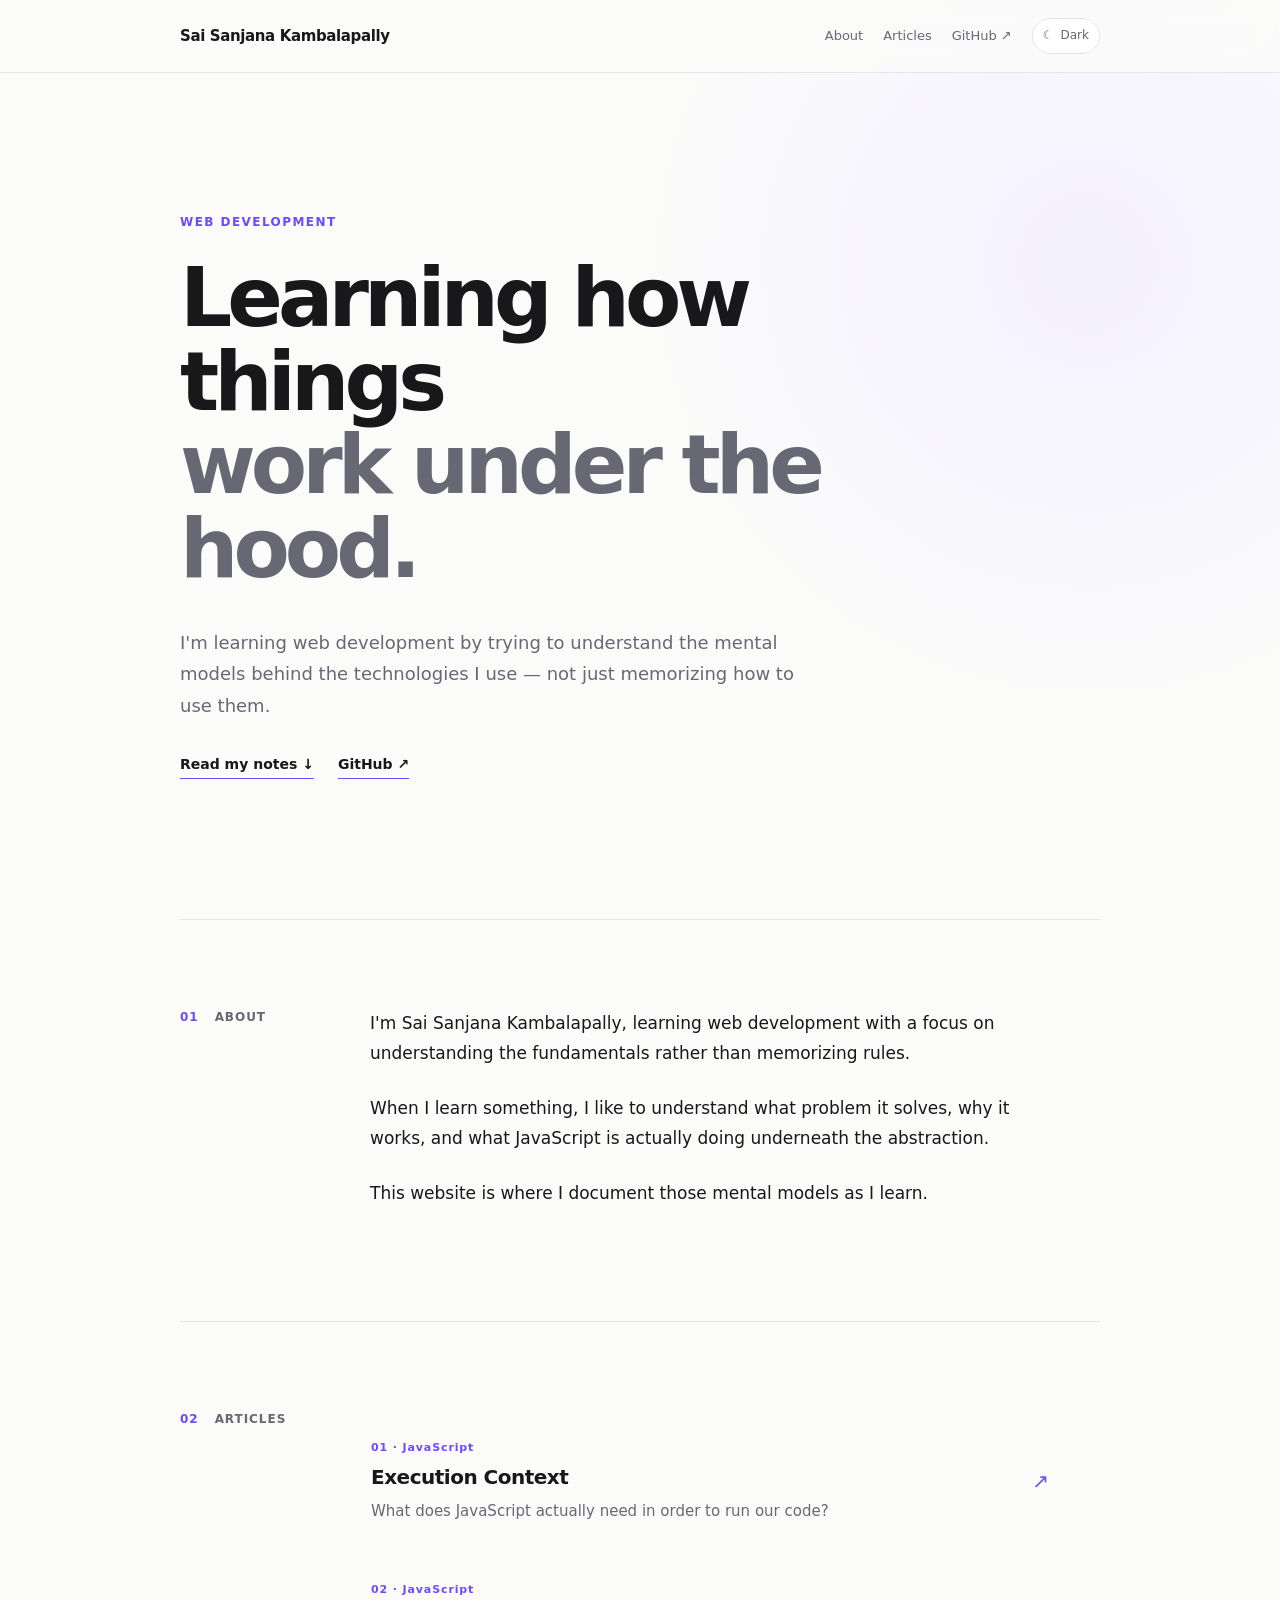
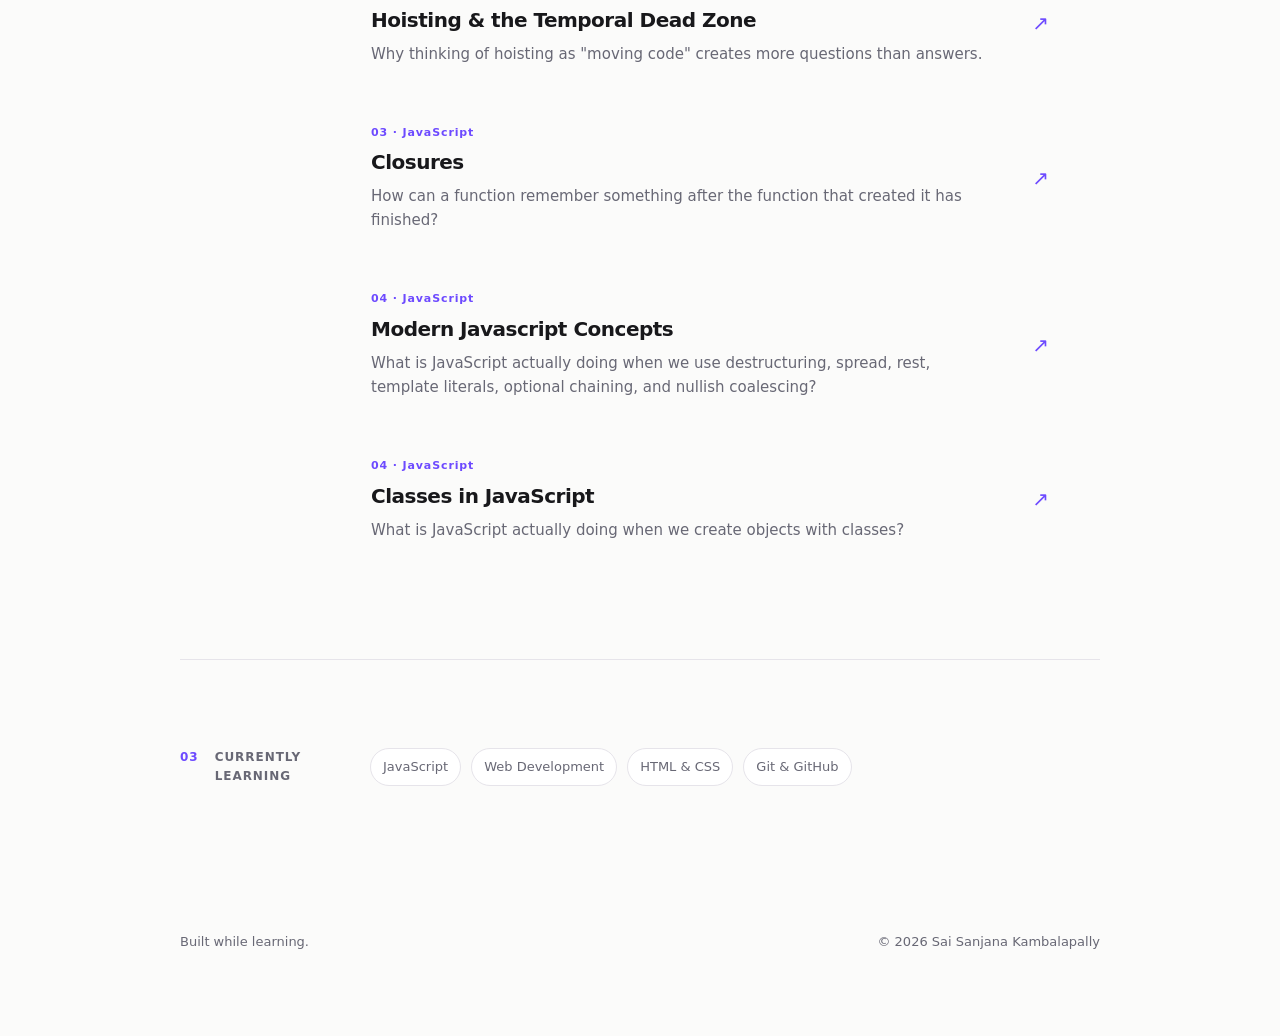
==== commit ae55c265: "Update index.html" ====
--- a/index.html
+++ b/index.html
@@ -250,6 +250,33 @@
           </span>
 
         </a>
+        <a
+          href="articles/classes.html"
+          class="article"
+        >
+        
+          <div>
+        
+            <p class="article-number">
+              04 · JavaScript
+            </p>
+        
+            <h2>
+              Classes in JavaScript
+            </h2>
+        
+            <p class="article-description">
+              What is JavaScript actually doing when we create
+              objects with classes?
+            </p>
+        
+          </div>
+        
+          <span class="article-arrow">
+            ↗
+          </span>
+        
+        </a>
 
       </div>
 
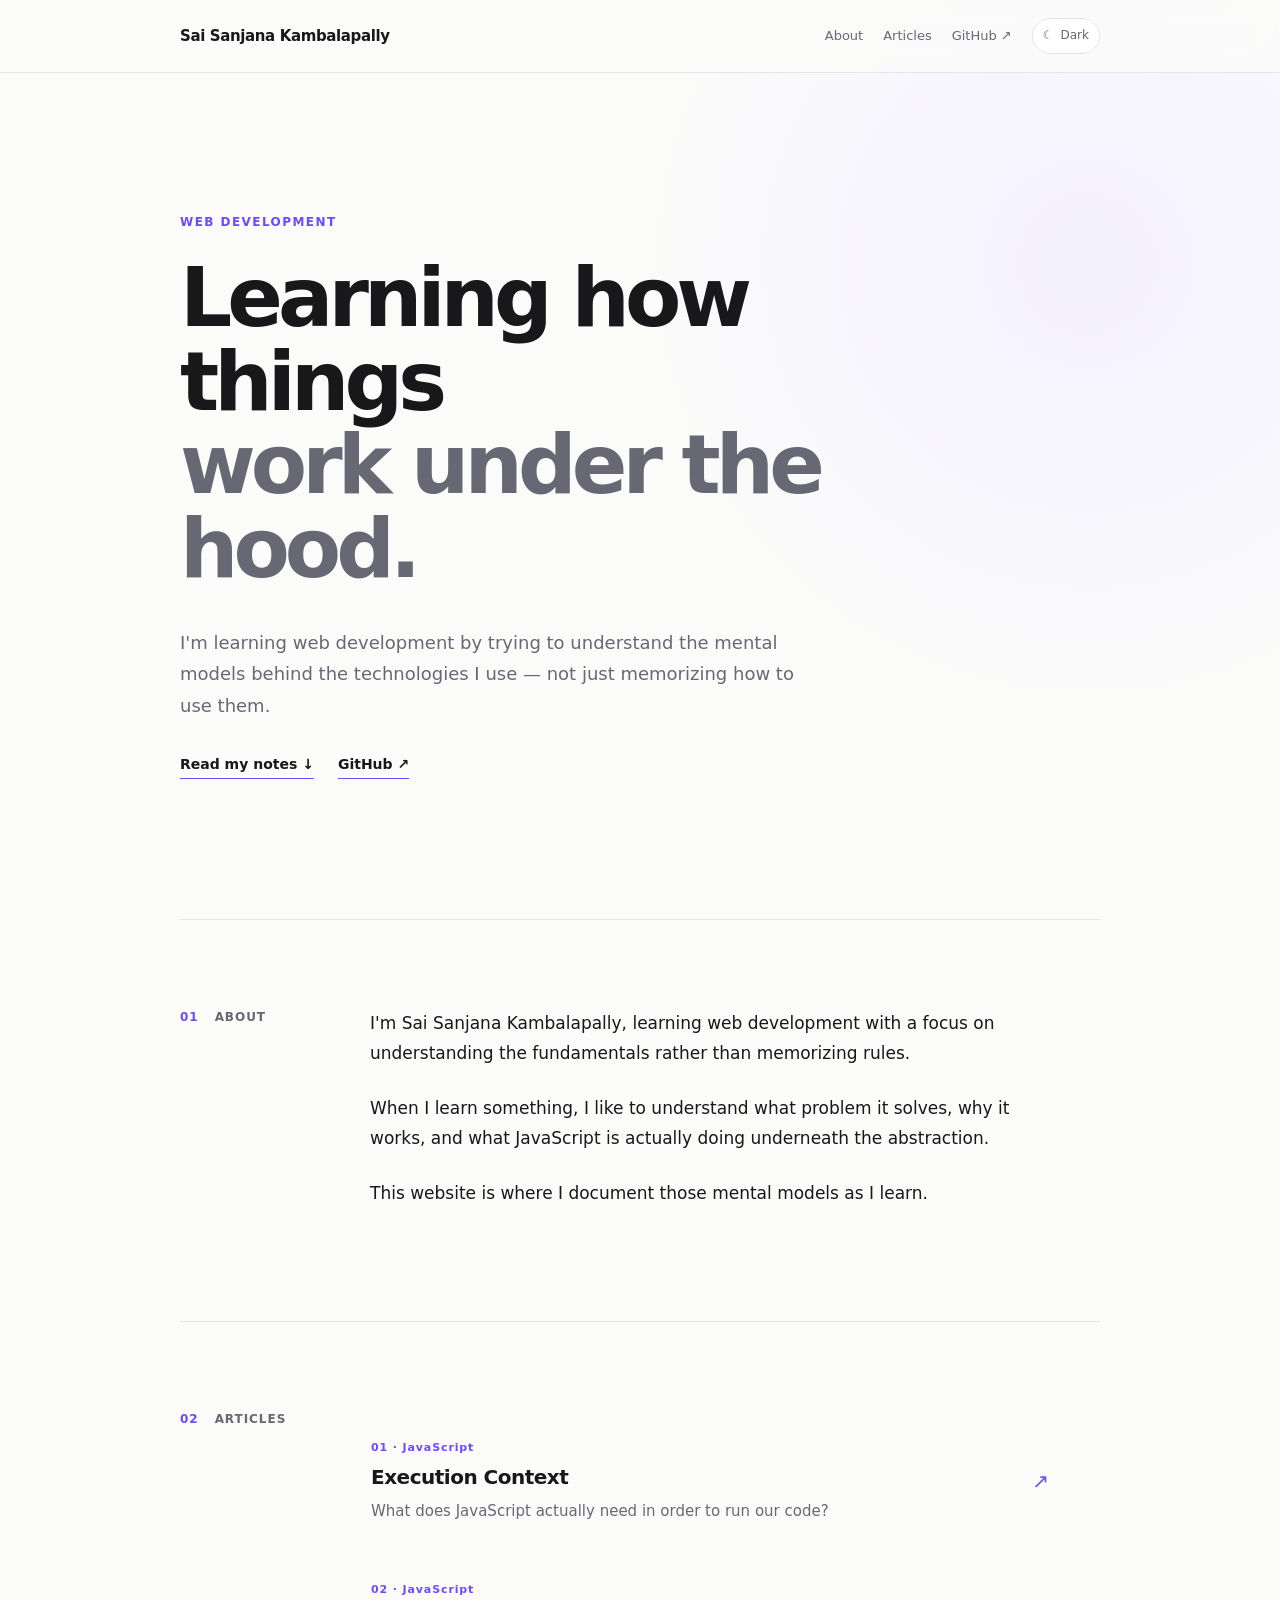
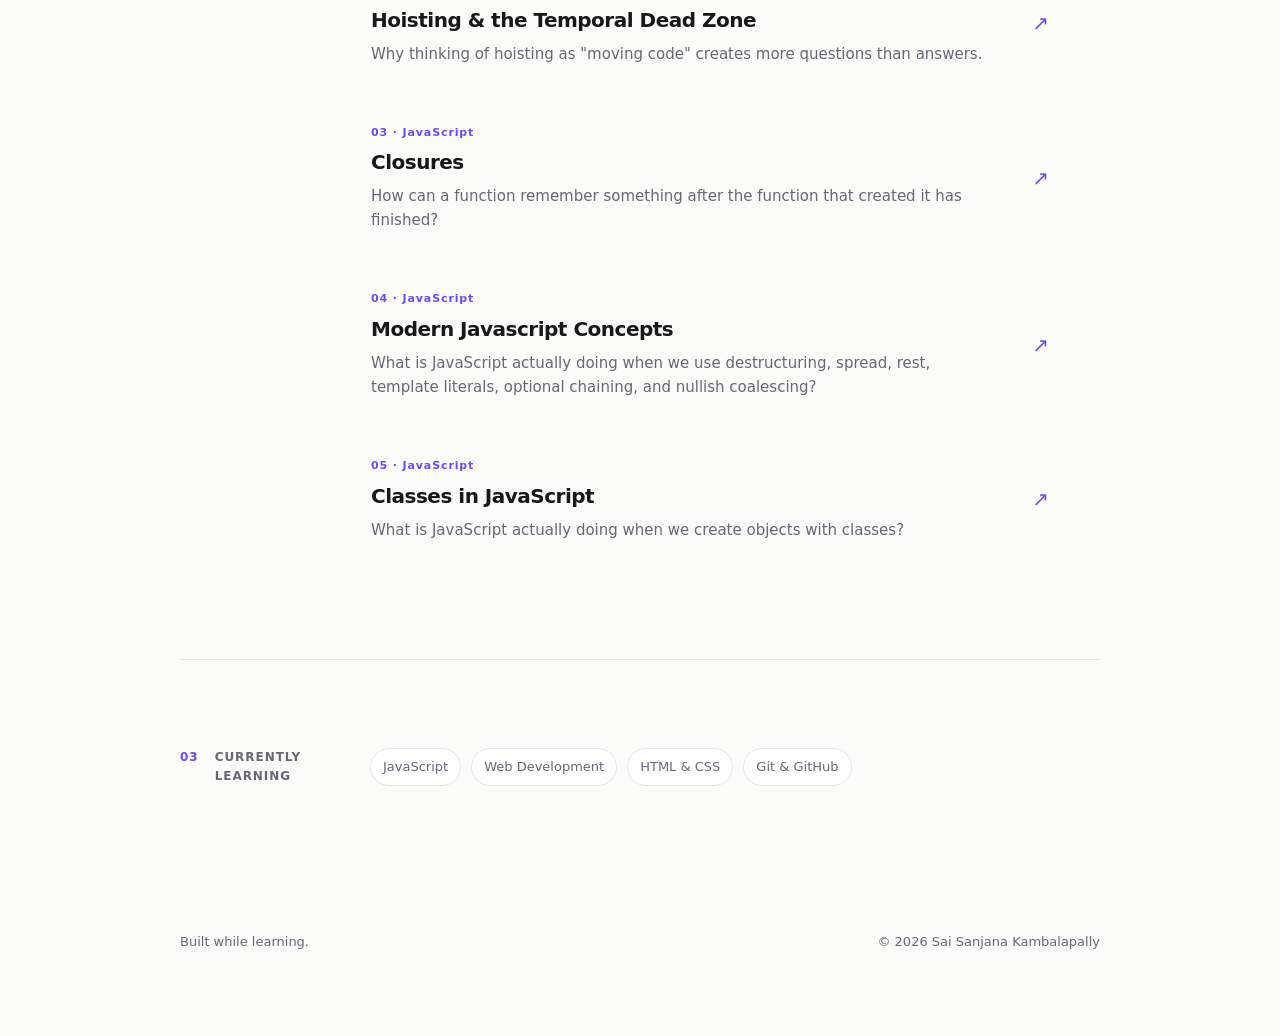
==== commit af38a60a: "Update index.html" ====
--- a/index.html
+++ b/index.html
@@ -258,7 +258,7 @@
           <div>
         
             <p class="article-number">
-              04 · JavaScript
+              05 · JavaScript
             </p>
         
             <h2>
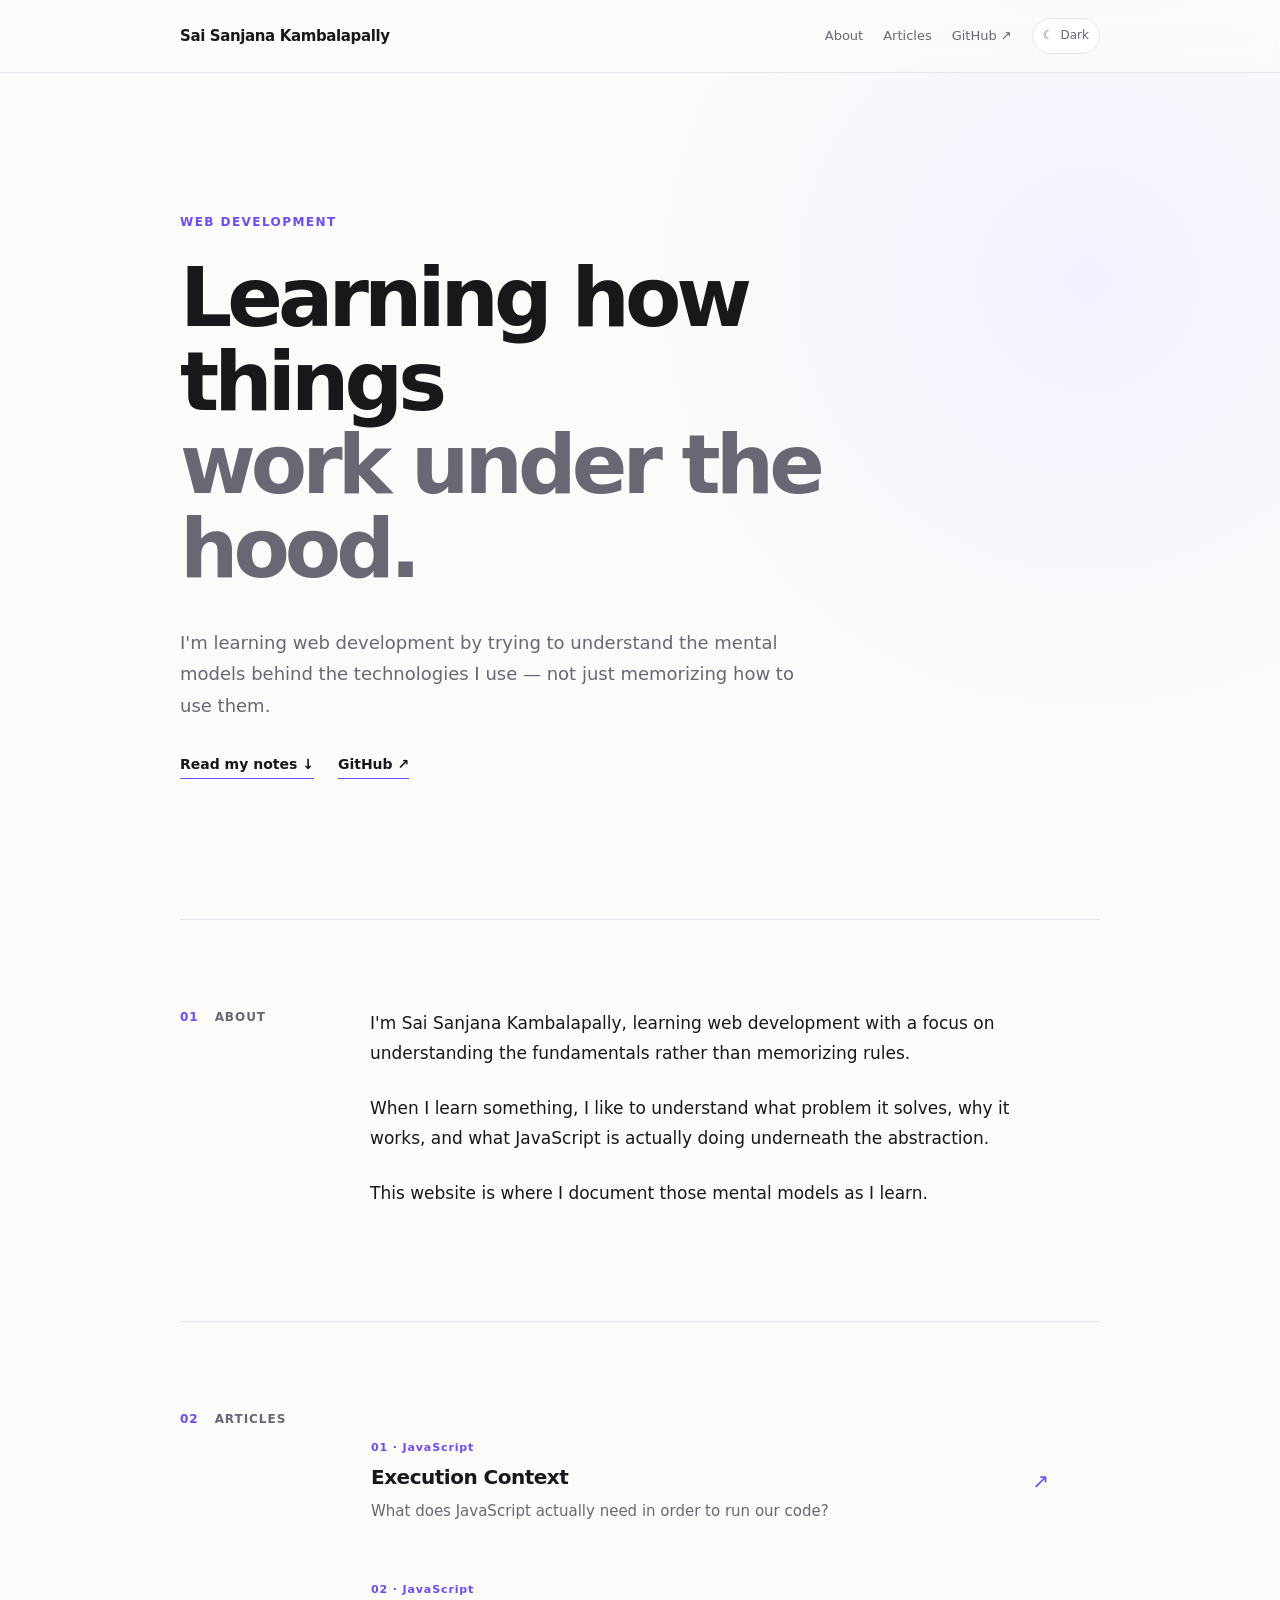
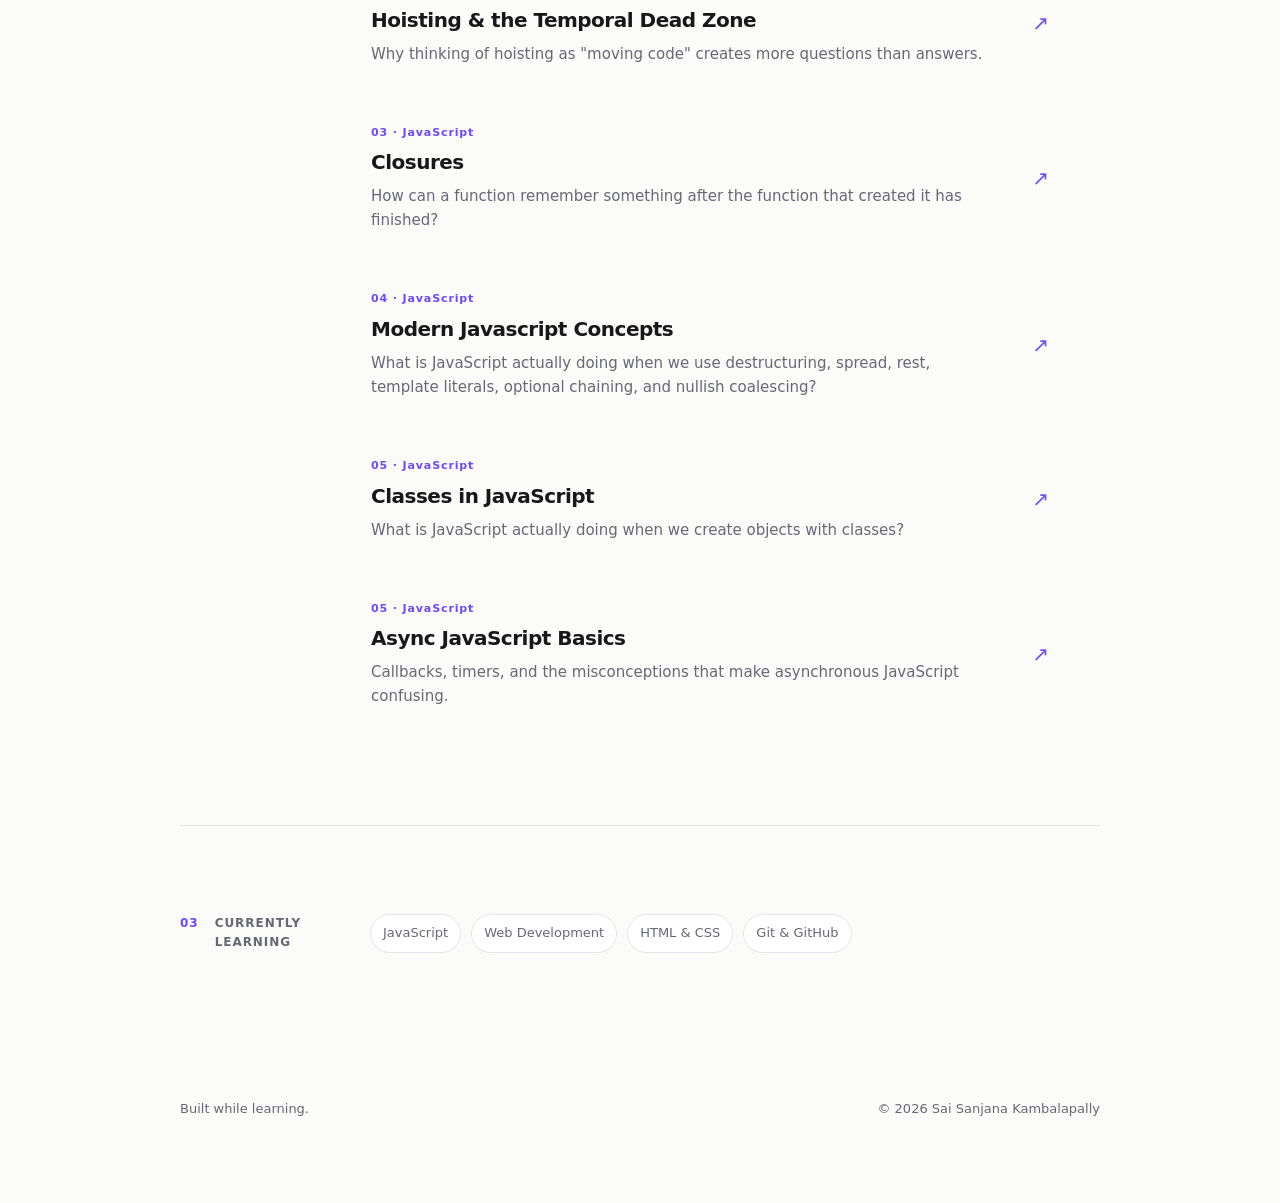
==== commit c8445cbc: "Update index.html" ====
--- a/index.html
+++ b/index.html
@@ -277,6 +277,33 @@
           </span>
         
         </a>
+        <a
+          href="articles/async-javascript-basics.html"
+          class="article"
+        >
+        
+          <div>
+        
+            <p class="article-number">
+              05 · JavaScript
+            </p>
+        
+            <h2>
+              Async JavaScript Basics
+            </h2>
+        
+            <p class="article-description">
+              Callbacks, timers, and the misconceptions that make
+              asynchronous JavaScript confusing.
+            </p>
+        
+          </div>
+        
+          <span class="article-arrow">
+            ↗
+          </span>
+        
+        </a>
 
       </div>
 
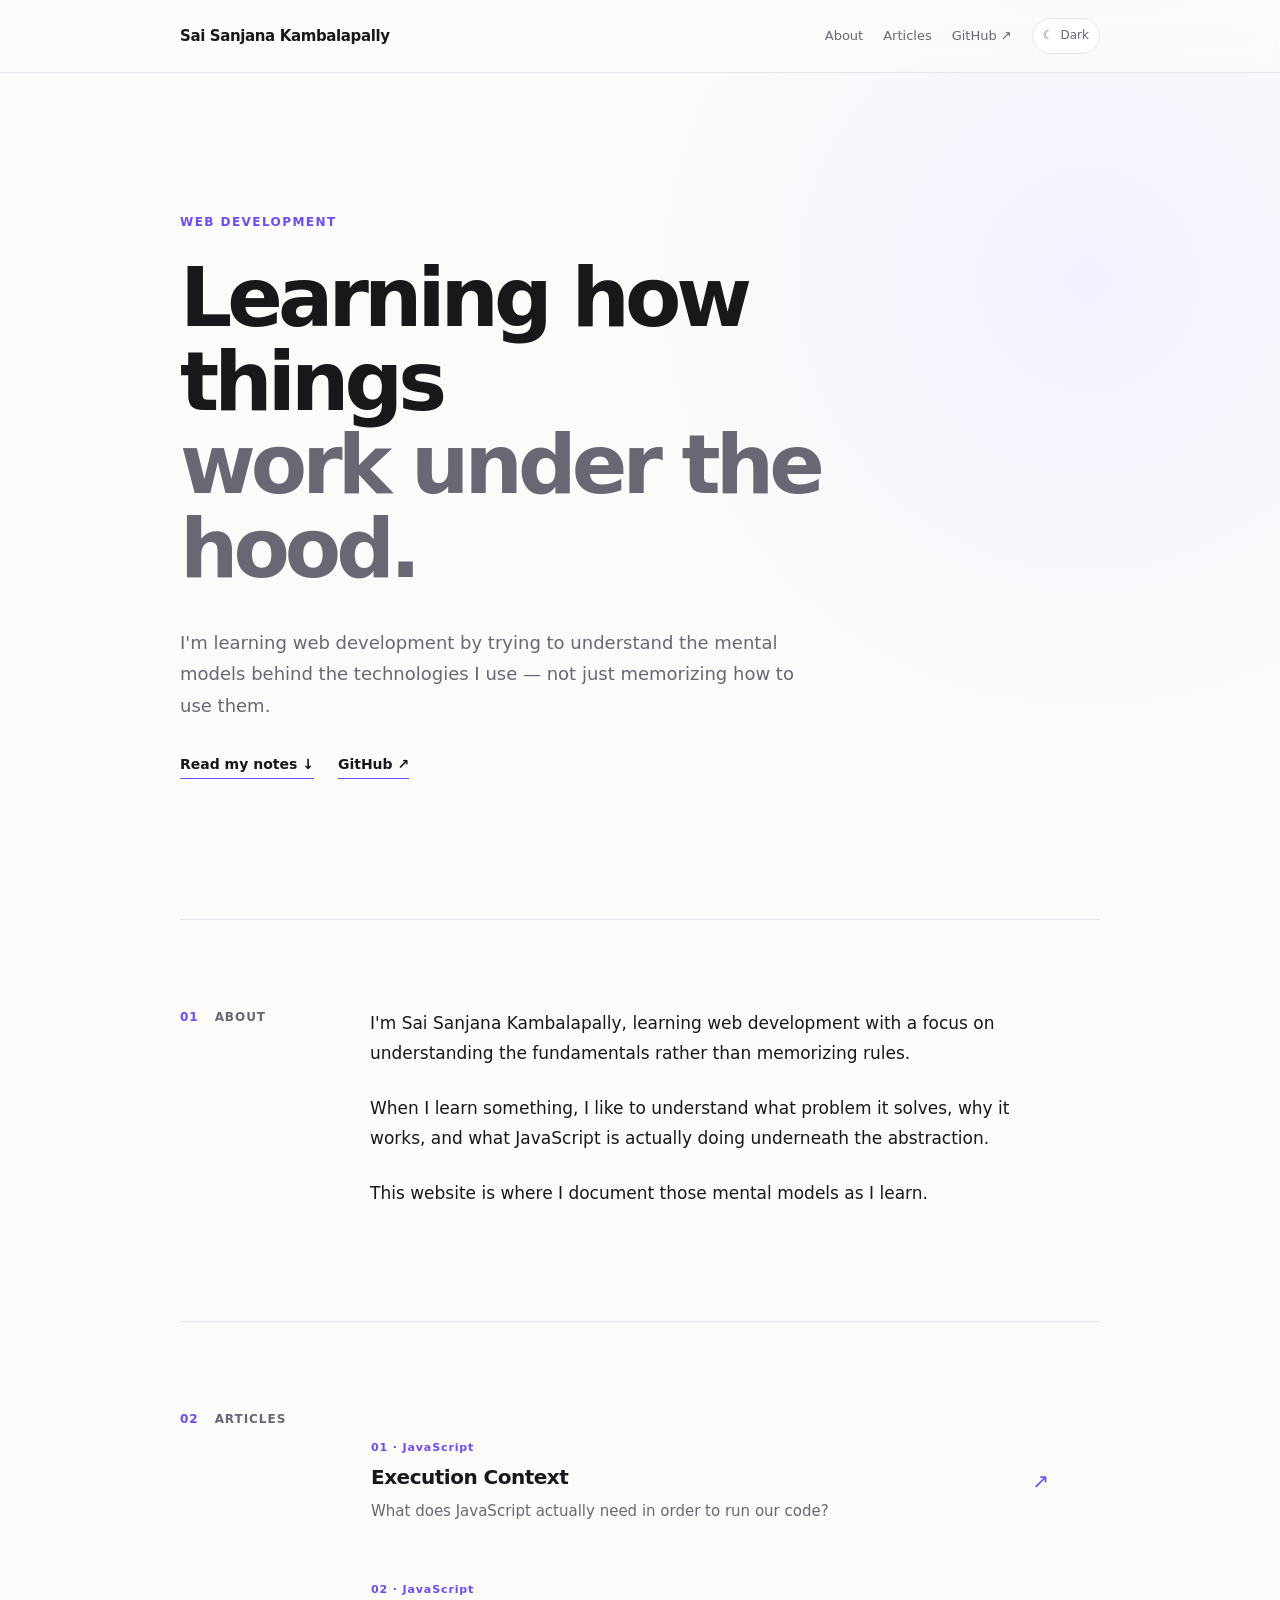
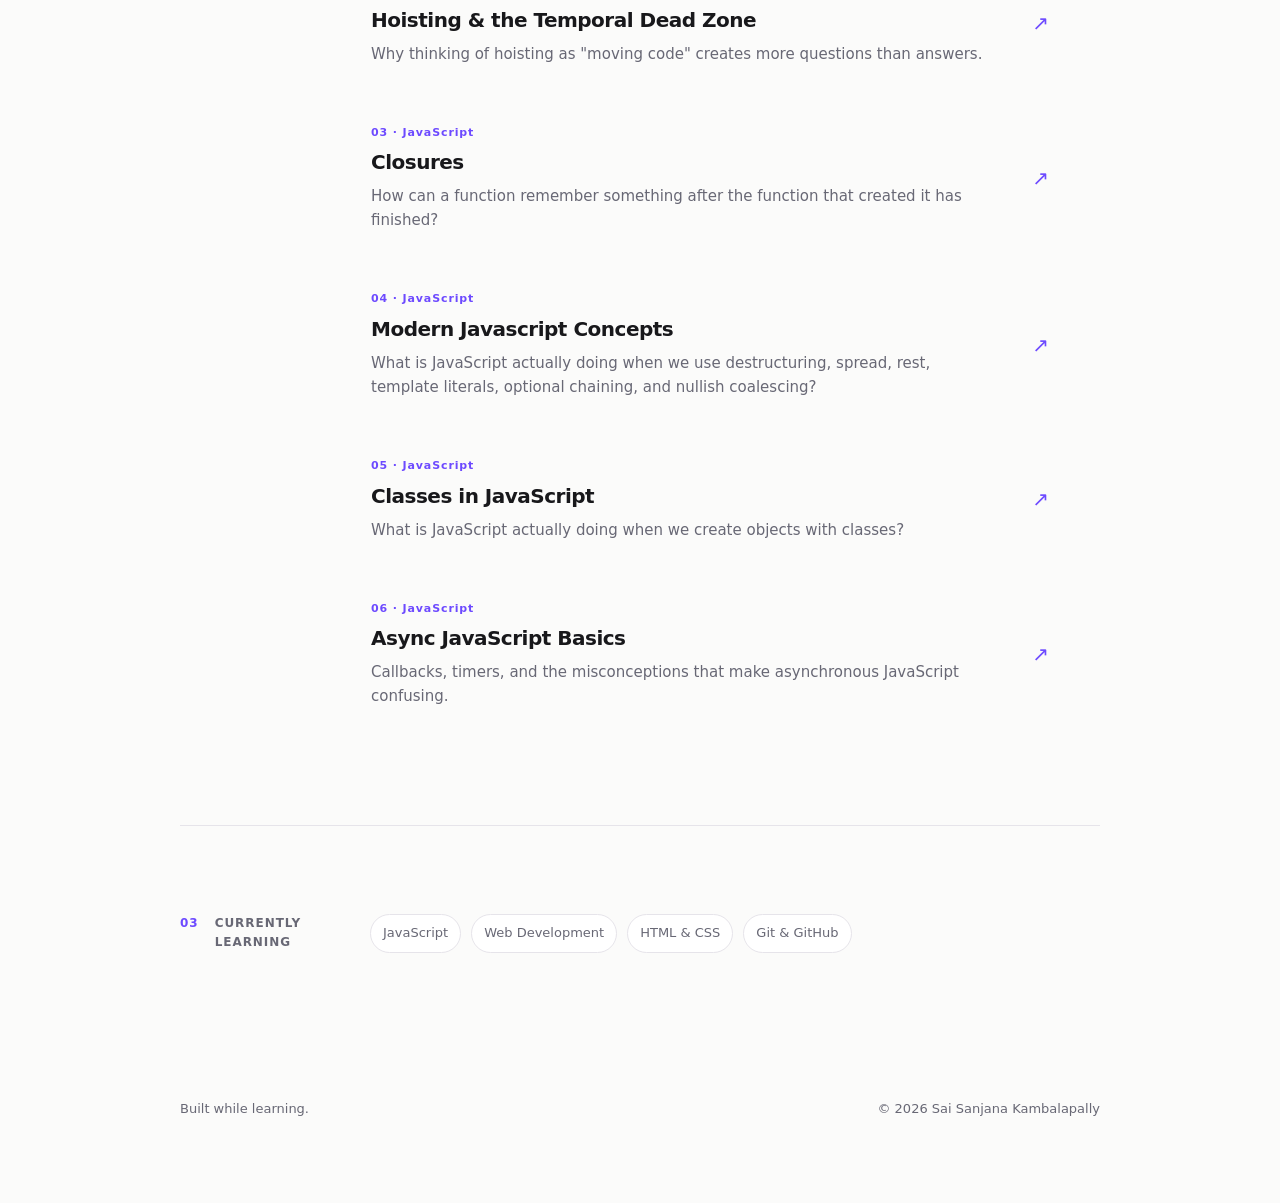
==== commit 0f9ec7ff: "Update index.html" ====
--- a/index.html
+++ b/index.html
@@ -285,7 +285,7 @@
           <div>
         
             <p class="article-number">
-              05 · JavaScript
+              06 · JavaScript
             </p>
         
             <h2>
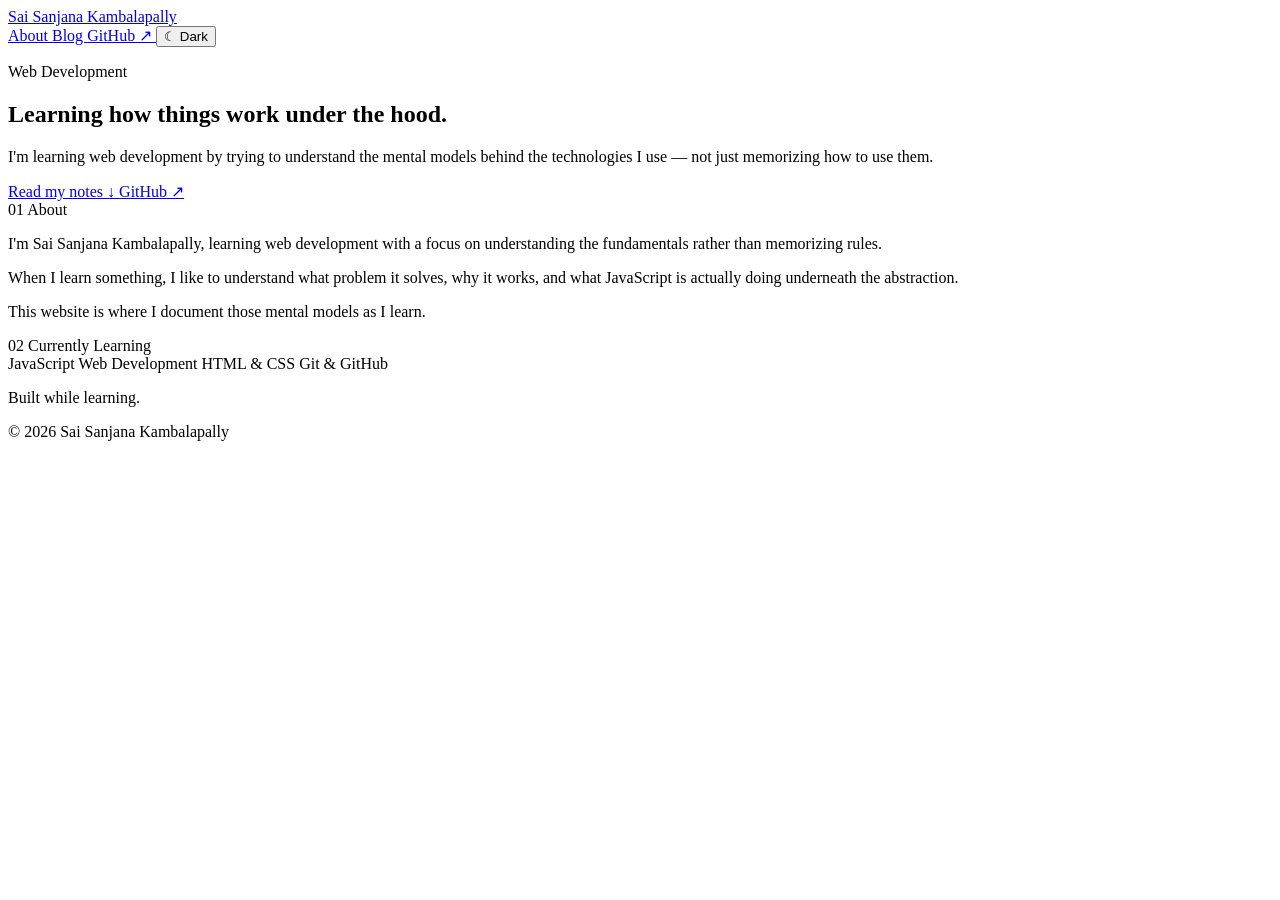
==== commit 45261b95: "Update index.html" ====
--- a/index.html
+++ b/index.html
@@ -1,34 +1,64 @@
 <!DOCTYPE html>
 <html lang="en">
+
 <head>
+
   <meta charset="UTF-8">
-  <meta name="viewport" content="width=device-width, initial-scale=1.0">
+
+  <meta
+    name="viewport"
+    content="width=device-width, initial-scale=1.0"
+  >
 
   <meta
     name="description"
     content="Sai Sanjana Kambalapally — learning web development by understanding how things work under the hood."
   >
 
-  <title>Sai Sanjana Kambalapally</title>
-
-  <link rel="stylesheet" href="style.css">
-  <script src="theme.js" defer></script>
+  <title>
+    Sai Sanjana Kambalapally
+  </title>
+
+  <link
+    rel="stylesheet"
+    href="style.css"
+  >
+
+  <script
+    src="theme.js"
+    defer
+  ></script>
+
 </head>
 
+
 <body>
 
+  <!-- =========================
+       NAVIGATION
+  ========================== -->
+
   <header class="site-header">
+
     <div class="container nav-container">
 
-      <a href="/" class="logo">
+      <a
+        href="/"
+        class="logo"
+      >
         Sai Sanjana Kambalapally
       </a>
 
+
       <nav class="nav">
 
-        <a href="#about">About</a>
-
-        <a href="#articles">Articles</a>
+        <a href="#about">
+          About
+        </a>
+
+        <a href="blog/">
+          Blog
+        </a>
 
         <a
           href="https://github.com/saisanjana2410"
@@ -38,35 +68,50 @@
           GitHub ↗
         </a>
 
+
         <button
           class="theme-toggle"
           type="button"
           aria-label="Switch theme"
         >
-          <span class="theme-icon">☾</span>
-          <span class="theme-label">Dark</span>
+
+          <span class="theme-icon">
+            ☾
+          </span>
+
+          <span class="theme-label">
+            Dark
+          </span>
+
         </button>
 
       </nav>
 
     </div>
+
   </header>
 
 
+
   <main>
 
-    <!-- HERO -->
+
+    <!-- =========================
+         HERO
+    ========================== -->
 
     <section class="hero container">
 
       <p class="eyebrow">
         Web Development
       </p>
+
 
       <h1>
         Learning how things
         <span>work under the hood.</span>
       </h1>
+
 
       <p class="hero-description">
         I'm learning web development by trying to understand
@@ -74,11 +119,13 @@
         not just memorizing how to use them.
       </p>
 
+
       <div class="hero-links">
 
-        <a href="#articles">
+        <a href="blog/">
           Read my notes ↓
         </a>
+
 
         <a
           href="https://github.com/saisanjana2410"
@@ -93,14 +140,28 @@
     </section>
 
 
-    <!-- ABOUT -->
-
-    <section id="about" class="section container">
+
+    <!-- =========================
+         ABOUT
+    ========================== -->
+
+    <section
+      id="about"
+      class="section container"
+    >
 
       <div class="section-label">
-        <span>01</span>
-        <span>About</span>
-      </div>
+
+        <span>
+          01
+        </span>
+
+        <span>
+          About
+        </span>
+
+      </div>
+
 
       <div class="section-content">
 
@@ -110,12 +171,14 @@
           than memorizing rules.
         </p>
 
+
         <p>
           When I learn something, I like to understand what problem
           it solves, why it works, and what JavaScript is actually
           doing underneath the abstraction.
         </p>
 
+
         <p>
           This website is where I document those mental models
           as I learn.
@@ -126,212 +189,55 @@
     </section>
 
 
-    <!-- ARTICLES -->
-
-    <section id="articles" class="section container">
+
+    <!-- =========================
+         CURRENTLY LEARNING
+    ========================== -->
+
+    <section class="section container">
 
       <div class="section-label">
-        <span>02</span>
-        <span>Articles</span>
-      </div>
-
-      <div class="section-content">
-
-        <a
-          href="articles/execution-context.html"
-          class="article"
-        >
-
-          <div>
-
-            <p class="article-number">
-              01 · JavaScript
-            </p>
-
-            <h2>
-              Execution Context
-            </h2>
-
-            <p class="article-description">
-              What does JavaScript actually need in order
-              to run our code?
-            </p>
-
-          </div>
-
-          <span class="article-arrow">
-            ↗
-          </span>
-
-        </a>
-
-
-        <a
-          href="articles/hoisting-tdz.html"
-          class="article"
-        >
-
-          <div>
-
-            <p class="article-number">
-              02 · JavaScript
-            </p>
-
-            <h2>
-              Hoisting &amp; the Temporal Dead Zone
-            </h2>
-
-            <p class="article-description">
-              Why thinking of hoisting as "moving code"
-              creates more questions than answers.
-            </p>
-
-          </div>
-
-          <span class="article-arrow">
-            ↗
-          </span>
-
-        </a>
-
-
-        <a
-          href="articles/closures.html"
-          class="article"
-        >
-
-          <div>
-
-            <p class="article-number">
-              03 · JavaScript
-            </p>
-
-            <h2>
-              Closures
-            </h2>
-
-            <p class="article-description">
-              How can a function remember something after
-              the function that created it has finished?
-            </p>
-
-          </div>
-
-          <span class="article-arrow">
-            ↗
-          </span>
-
-        </a>
-        <a
-          href="articles/modern-javascript-concepts.html"
-          class="article"
-        >
-
-          <div>
-
-            <p class="article-number">
-              04 · JavaScript
-            </p>
-
-            <h2>
-              Modern Javascript Concepts
-            </h2>
-
-            <p class="article-description">
-              What is JavaScript actually doing when we use
-      destructuring, spread, rest, template literals,
-      optional chaining, and nullish coalescing?
-            </p>
-
-          </div>
-
-          <span class="article-arrow">
-            ↗
-          </span>
-
-        </a>
-        <a
-          href="articles/classes.html"
-          class="article"
-        >
-        
-          <div>
-        
-            <p class="article-number">
-              05 · JavaScript
-            </p>
-        
-            <h2>
-              Classes in JavaScript
-            </h2>
-        
-            <p class="article-description">
-              What is JavaScript actually doing when we create
-              objects with classes?
-            </p>
-        
-          </div>
-        
-          <span class="article-arrow">
-            ↗
-          </span>
-        
-        </a>
-        <a
-          href="articles/async-javascript-basics.html"
-          class="article"
-        >
-        
-          <div>
-        
-            <p class="article-number">
-              06 · JavaScript
-            </p>
-        
-            <h2>
-              Async JavaScript Basics
-            </h2>
-        
-            <p class="article-description">
-              Callbacks, timers, and the misconceptions that make
-              asynchronous JavaScript confusing.
-            </p>
-        
-          </div>
-        
-          <span class="article-arrow">
-            ↗
-          </span>
-        
-        </a>
+
+        <span>
+          02
+        </span>
+
+        <span>
+          Currently Learning
+        </span>
+
+      </div>
+
+
+      <div class="section-content learning">
+
+        <span>
+          JavaScript
+        </span>
+
+        <span>
+          Web Development
+        </span>
+
+        <span>
+          HTML &amp; CSS
+        </span>
+
+        <span>
+          Git &amp; GitHub
+        </span>
 
       </div>
 
     </section>
 
-
-    <!-- CURRENTLY LEARNING -->
-
-    <section class="section container">
-
-      <div class="section-label">
-        <span>03</span>
-        <span>Currently Learning</span>
-      </div>
-
-      <div class="section-content learning">
-
-        <span>JavaScript</span>
-        <span>Web Development</span>
-        <span>HTML &amp; CSS</span>
-        <span>Git &amp; GitHub</span>
-
-      </div>
-
-    </section>
-
   </main>
 
+
+
+  <!-- =========================
+       FOOTER
+  ========================== -->
 
   <footer class="footer container">
 
@@ -339,11 +245,14 @@
       Built while learning.
     </p>
 
+
     <p>
       © 2026 Sai Sanjana Kambalapally
     </p>
 
   </footer>
 
+
 </body>
+
 </html>
--- a/style.css
+++ b/style.css
@@ -1,103 +1,15 @@
-:root {
-  color-scheme: light;
-
-  --background: #fbfbfa;
-  --surface: #ffffff;
-  --surface-soft: #f4f1ff;
-
-  --text: #18181b;
-  --muted: #686875;
-  --faint: #9b9ba6;
-
-  --border: #e6e4ea;
-
-  --accent: #6d4aff;
-  --accent-strong: #5735e8;
-
-  --code-background: #f1eff7;
-
-  --shadow: 0 14px 40px rgba(45, 35, 90, 0.08);
-
-  --max-width: 920px;
-}
-
-
-html[data-theme="dark"] {
-  color-scheme: dark;
-
-  --background: #101014;
-  --surface: #17171d;
-  --surface-soft: #1d1a2b;
-
-  --text: #f4f4f5;
-  --muted: #a5a5b2;
-  --faint: #777784;
-
-  --border: #2a2a34;
-
-  --accent: #a18aff;
-  --accent-strong: #b29fff;
-
-  --code-background: #1c1b24;
-
-  --shadow: 0 18px 50px rgba(0, 0, 0, 0.28);
-}
-
-
-* {
-  box-sizing: border-box;
-}
-
-
-html {
-  scroll-behavior: smooth;
-}
-
-
-body {
-  margin: 0;
-
-  background:
-    radial-gradient(
-      circle at 85% 10%,
-      var(--surface-soft),
-      transparent 28rem
-    ),
-    var(--background);
-
-  color: var(--text);
-
-  font-family:
-    Inter,
-    ui-sans-serif,
-    system-ui,
-    -apple-system,
-    BlinkMacSystemFont,
-    "Segoe UI",
-    sans-serif;
-
-  line-height: 1.6;
-
-  -webkit-font-smoothing: antialiased;
-
-  transition:
-    background-color 0.2s ease,
-    color 0.2s ease;
-}
-
-
-a {
-  color: inherit;
-  text-decoration: none;
-}
-
-
-button {
-  font: inherit;
-}
-
-
-.container {
+/* =========================
+   BLOG PAGE
+========================= */
+
+.blog-page {
+  min-height: calc(100vh - 72px);
+
+  padding: 100px 0 120px;
+}
+
+
+.blog-container {
   width: min(
     calc(100% - 48px),
     var(--max-width)
@@ -108,152 +20,26 @@
 
 
 /* =========================
-   NAVIGATION
-   ========================= */
-
-
-.site-header {
-  position: sticky;
-
-  top: 0;
-
-  z-index: 10;
-
-  background:
-    color-mix(
-      in srgb,
-      var(--background) 88%,
-      transparent
-    );
-
-  border-bottom: 1px solid var(--border);
-
-  backdrop-filter: blur(14px);
-}
-
-
-.nav-container {
-  min-height: 72px;
-
-  display: flex;
-
-  align-items: center;
-
-  justify-content: space-between;
-
-  gap: 24px;
-}
-
-
-.logo {
-  font-size: 15px;
-
-  font-weight: 700;
-
-  letter-spacing: -0.025em;
-}
-
-
-.nav {
-  display: flex;
-
-  align-items: center;
-
-  gap: 20px;
-}
-
-
-.nav a {
-  color: var(--muted);
-
-  font-size: 13px;
-
-  transition:
-    color 0.2s ease;
-}
-
-
-.nav a:hover {
-  color: var(--accent);
-}
-
-
-.theme-toggle {
-  display: inline-flex;
-
-  align-items: center;
-
-  gap: 7px;
-
-  border: 1px solid var(--border);
-
-  border-radius: 999px;
-
-  padding: 7px 10px;
-
-  background: var(--surface);
-
-  color: var(--muted);
-
-  cursor: pointer;
-
-  font-size: 12px;
-
-  transition:
-    border-color 0.2s ease,
-    color 0.2s ease,
-    transform 0.2s ease;
-}
-
-
-.theme-toggle:hover {
-  color: var(--accent);
-
-  border-color: var(--accent);
-
-  transform: translateY(-1px);
-}
-
-
-/* =========================
-   HERO
-   ========================= */
-
-
-.hero {
-  padding-top: 140px;
-
-  padding-bottom: 140px;
-}
-
-
-.eyebrow {
-  margin: 0 0 24px;
-
-  color: var(--accent);
-
-  font-size: 12px;
-
-  font-weight: 750;
-
-  text-transform: uppercase;
-
-  letter-spacing: 0.12em;
-}
-
-
-.hero h1 {
-  max-width: 790px;
-
+   BLOG HEADER
+========================= */
+
+.blog-header {
+  max-width: 720px;
+
+  margin-bottom: 72px;
+}
+
+
+.blog-header h1 {
   margin: 0;
 
   font-size: clamp(
-    48px,
+    52px,
     8vw,
     82px
   );
 
-  line-height: 1.02;
+  line-height: 1;
 
   letter-spacing: -0.06em;
 
@@ -261,517 +47,138 @@
 }
 
 
-.hero h1 span {
-  display: block;
+.blog-description {
+  max-width: 620px;
+
+  margin: 28px 0 0;
 
   color: var(--muted);
-}
-
-
-.hero-description {
-  max-width: 640px;
-
-  margin: 36px 0 0;
+
+  font-size: 18px;
+
+  line-height: 1.75;
+}
+
+
+/* =========================
+   BLOG LIST
+========================= */
+
+.blog-list {
+  border-top: 1px solid var(--border);
+}
+
+
+/* =========================
+   BLOG POST
+========================= */
+
+.blog-post {
+  display: flex;
+
+  align-items: center;
+
+  justify-content: space-between;
+
+  gap: 40px;
+
+  padding: 34px 0;
+
+  border-bottom: 1px solid var(--border);
+
+  transition:
+    padding-left 0.2s ease,
+    padding-right 0.2s ease,
+    background-color 0.2s ease;
+}
+
+
+.blog-post-content {
+  min-width: 0;
+}
+
+
+.blog-post-meta {
+  margin: 0 0 9px;
+
+  color: var(--accent);
+
+  font-size: 11px;
+
+  font-weight: 750;
+
+  letter-spacing: 0.08em;
+
+  text-transform: uppercase;
+}
+
+
+.blog-post h2 {
+  margin: 0;
+
+  font-size: 24px;
+
+  line-height: 1.3;
+
+  letter-spacing: -0.03em;
+
+  font-weight: 700;
+}
+
+
+.blog-post-description {
+  max-width: 680px;
+
+  margin: 9px 0 0;
 
   color: var(--muted);
 
-  font-size: 18px;
-
-  line-height: 1.75;
-}
-
-
-.hero-links {
-  display: flex;
-
-  gap: 24px;
-
-  margin-top: 32px;
-}
-
-
-.hero-links a {
-  color: var(--text);
-
-  font-size: 14px;
-
-  font-weight: 650;
-
-  border-bottom: 1px solid var(--accent);
-
-  padding-bottom: 2px;
-}
-
-
-.hero-links a:hover {
+  font-size: 15px;
+
+  line-height: 1.65;
+}
+
+
+.blog-post-arrow {
+  flex-shrink: 0;
+
   color: var(--accent);
-}
-
-
-/* =========================
-   SECTIONS
-   ========================= */
-
-
-.section {
-  display: grid;
-
-  grid-template-columns: 190px 1fr;
-
-  padding: 88px 0;
-
-  border-top: 1px solid var(--border);
-}
-
-
-.section-label {
-  display: flex;
-
-  gap: 16px;
-
-  color: var(--muted);
-
-  font-size: 12px;
-
-  font-weight: 700;
-
-  text-transform: uppercase;
-
-  letter-spacing: 0.08em;
-}
-
-
-.section-label span:first-child {
-  color: var(--accent);
-}
-
-
-.section-content {
-  max-width: 680px;
-}
-
-
-.section-content > p {
-  margin-top: 0;
-
-  margin-bottom: 24px;
-
-  font-size: 17px;
-
-  line-height: 1.8;
-}
-
-
-/* =========================
-   ARTICLE LIST
-   ========================= */
-
-
-.article {
-  display: flex;
-
-  align-items: center;
-
-  justify-content: space-between;
-
-  gap: 30px;
-
-  padding: 28px 22px;
-
-  margin: 0 -22px;
-
-  border: 1px solid transparent;
-
-  border-radius: 10px;
+
+  font-size: 21px;
 
   transition:
-    background-color 0.2s ease,
-    border-color 0.2s ease,
     transform 0.2s ease;
 }
 
 
-.article:hover {
+.blog-post:hover {
+  padding-left: 12px;
+
+  padding-right: 12px;
+
   background: var(--surface);
-
-  border-color: var(--border);
-
-  box-shadow: var(--shadow);
-
-  transform: translateY(-2px);
-}
-
-
-.article-number {
-  margin: 0 0 8px !important;
-
-  color: var(--accent) !important;
-
-  font-size: 11px !important;
-
-  font-weight: 750;
-
-  letter-spacing: 0.08em;
-}
-
-
-.article h2 {
-  margin: 0;
-
-  font-size: 20px;
-
-  line-height: 1.35;
-
-  letter-spacing: -0.025em;
-}
-
-
-.article-description {
-  margin: 8px 0 0 !important;
-
-  color: var(--muted);
-
-  font-size: 15px !important;
-
-  line-height: 1.6 !important;
-}
-
-
-.article-arrow {
-  flex-shrink: 0;
-
-  color: var(--accent);
-
-  font-size: 20px;
-}
-
-
-/* =========================
-   LEARNING
-   ========================= */
-
-
-.learning {
-  display: flex;
-
-  flex-wrap: wrap;
-
-  gap: 10px;
-}
-
-
-.learning span {
-  padding: 8px 12px;
-
-  border: 1px solid var(--border);
-
-  border-radius: 999px;
-
-  background: var(--surface);
-
-  color: var(--muted);
-
-  font-size: 13px;
-}
-
-
-/* =========================
-   ARTICLE PAGE
-   ========================= */
-
-
-.article-page {
-  width: min(
-    calc(100% - 48px),
-    740px
-  );
-
-  margin: 0 auto;
-
-  padding: 90px 0 120px;
-}
-
-
-.back-link {
-  display: inline-block;
-
-  margin-bottom: 56px;
-
-  color: var(--muted);
-
-  font-size: 14px;
-}
-
-
-.back-link:hover {
-  color: var(--accent);
-}
-
-
-.article-header {
-  margin-bottom: 70px;
-}
-
-
-.article-meta {
-  display: flex;
-
-  gap: 10px;
-
-  align-items: center;
-
-  margin-bottom: 22px;
-
-  color: var(--muted);
-
-  font-size: 13px;
-}
-
-
-.article-meta .category {
-  color: var(--accent);
-
-  font-weight: 700;
-}
-
-
-.article-page h1 {
-  margin: 0;
-
-  font-size: clamp(
-    44px,
-    7vw,
-    70px
-  );
-
-  line-height: 1.02;
-
-  letter-spacing: -0.055em;
-}
-
-
-.article-subtitle {
-  max-width: 650px;
-
-  margin-top: 28px;
-
-  color: var(--muted);
-
-  font-size: 19px;
-
-  line-height: 1.75;
-}
-
-
-/* =========================
-   ARTICLE CONTENT
-   ========================= */
-
-
-.article-body h2 {
-  margin-top: 68px;
-
-  margin-bottom: 20px;
-
-  font-size: 29px;
-
-  line-height: 1.2;
-
-  letter-spacing: -0.035em;
-}
-
-
-.article-body h3 {
-  margin-top: 42px;
-
-  font-size: 21px;
-}
-
-
-.article-body p {
-  margin: 20px 0;
-
-  font-size: 17px;
-
-  line-height: 1.85;
-}
-
-
-.article-body ul {
-  padding-left: 24px;
-}
-
-
-.article-body li {
-  margin: 10px 0;
-
-  font-size: 17px;
-
-  line-height: 1.75;
-}
-
-
-.article-body a {
-  color: var(--accent);
-
-  font-weight: 650;
-
-  text-decoration: underline;
-
-  text-decoration-color:
-    color-mix(
-      in srgb,
-      var(--accent) 40%,
-      transparent
-    );
-
-  text-underline-offset: 3px;
-}
-
-
-.article-body a:hover {
-  color: var(--accent-strong);
-}
-
-
-/* Code */
-
-.article-body pre {
-  overflow-x: auto;
-
-  margin: 30px 0;
-
-  padding: 22px;
-
-  background: var(--code-background);
-
-  border: 1px solid var(--border);
-
-  border-radius: 9px;
-
-  box-shadow: var(--shadow);
-
-  font-size: 14px;
-
-  line-height: 1.75;
-}
-
-
-.article-body code {
-  font-family:
-    "SFMono-Regular",
-    Consolas,
-    "Liberation Mono",
-    monospace;
-}
-
-
-.article-body p code {
-  padding: 2px 5px;
-
-  background: var(--code-background);
-
-  border-radius: 4px;
-
-  font-size: 0.9em;
-}
-
-
-/* =========================
-   CALLOUTS
-   ========================= */
-
-
-.callout,
-.mental-model,
-.question {
-  margin: 34px 0;
-
-  padding: 24px;
-
-  border: 1px solid var(--border);
-
-  border-left: 3px solid var(--accent);
-
-  border-radius: 8px;
-
-  background: var(--surface);
-
-  box-shadow: var(--shadow);
-}
-
-
-.callout p,
-.mental-model p,
-.question p {
-  margin: 0;
-}
-
-
-/* =========================
-   DIAGRAMS
-   ========================= */
-
-
-.diagram {
-  overflow-x: auto;
-
-  margin: 30px 0;
-
-  padding: 24px;
-
-  border: 1px solid var(--border);
-
-  border-radius: 9px;
-
-  background: var(--surface-soft);
-
-  color: var(--text);
-
-  font-family:
-    "SFMono-Regular",
-    Consolas,
-    "Liberation Mono",
-    monospace;
-
-  font-size: 14px;
-
-  line-height: 1.65;
-
-  white-space: pre;
-}
-
-
-/* =========================
-   FOOTER
-   ========================= */
-
-
-.footer {
-  display: flex;
-
-  align-items: center;
-
-  justify-content: space-between;
-
-  padding-top: 45px;
-
-  padding-bottom: 70px;
-
-  color: var(--muted);
-
-  font-size: 13px;
-}
-
-
-/* =========================
-   MOBILE
-   ========================= */
-
+}
+
+
+.blog-post:hover .blog-post-arrow {
+  transform: translate(3px, -3px);
+}
+
+
+/* =========================
+   BLOG MOBILE
+========================= */
 
 @media (max-width: 700px) {
 
-  .container {
+  .blog-page {
+    padding-top: 70px;
+
+    padding-bottom: 80px;
+  }
+
+
+  .blog-container {
     width: min(
       calc(100% - 32px),
       var(--max-width)
@@ -779,113 +186,56 @@
   }
 
 
-  .nav-container {
-    min-height: 64px;
-  }
-
-
-  .nav {
-    gap: 12px;
-  }
-
-
-  .nav a:nth-child(2) {
-    display: none;
-  }
-
-
-  .theme-label {
-    display: none;
-  }
-
-
-  .hero {
-    padding-top: 90px;
-
-    padding-bottom: 90px;
-  }
-
-
-  .hero h1 {
-    font-size: 48px;
-  }
-
-
-  .hero-description {
+  .blog-header {
+    margin-bottom: 52px;
+  }
+
+
+  .blog-header h1 {
+    font-size: 52px;
+  }
+
+
+  .blog-description {
     font-size: 16px;
-  }
-
-
-  .section {
-    display: block;
-
-    padding: 64px 0;
-  }
-
-
-  .section-label {
-    margin-bottom: 32px;
-  }
-
-
-  .section-content > p {
-    font-size: 16px;
-  }
-
-
-  .article {
-    margin: 0;
-
-    padding: 24px 0;
-
-    border-width: 0 0 1px;
-
-    border-radius: 0;
-  }
-
-
-  .article:hover {
+
+    line-height: 1.7;
+  }
+
+
+  .blog-post {
+    gap: 20px;
+
+    padding: 26px 0;
+  }
+
+
+  .blog-post h2 {
+    font-size: 19px;
+  }
+
+
+  .blog-post-description {
+    font-size: 14px;
+  }
+
+
+  .blog-post-arrow {
+    font-size: 18px;
+  }
+
+
+  .blog-post:hover {
+    padding-left: 0;
+
+    padding-right: 0;
+
+    background: transparent;
+  }
+
+
+  .blog-post:hover .blog-post-arrow {
     transform: none;
-
-    box-shadow: none;
-  }
-
-
-  .article h2 {
-    font-size: 18px;
-  }
-
-
-  .article-description {
-    font-size: 14px !important;
-  }
-
-
-  .article-page {
-    width: min(
-      calc(100% - 32px),
-      740px
-    );
-
-    padding-top: 70px;
-  }
-
-
-  .article-body p,
-  .article-body li {
-    font-size: 16px;
-  }
-
-
-  .article-body h2 {
-    font-size: 26px;
-  }
-
-
-  .footer {
-    display: block;
-
-    padding-bottom: 50px;
-  }
-
-}
+  }
+
+}
